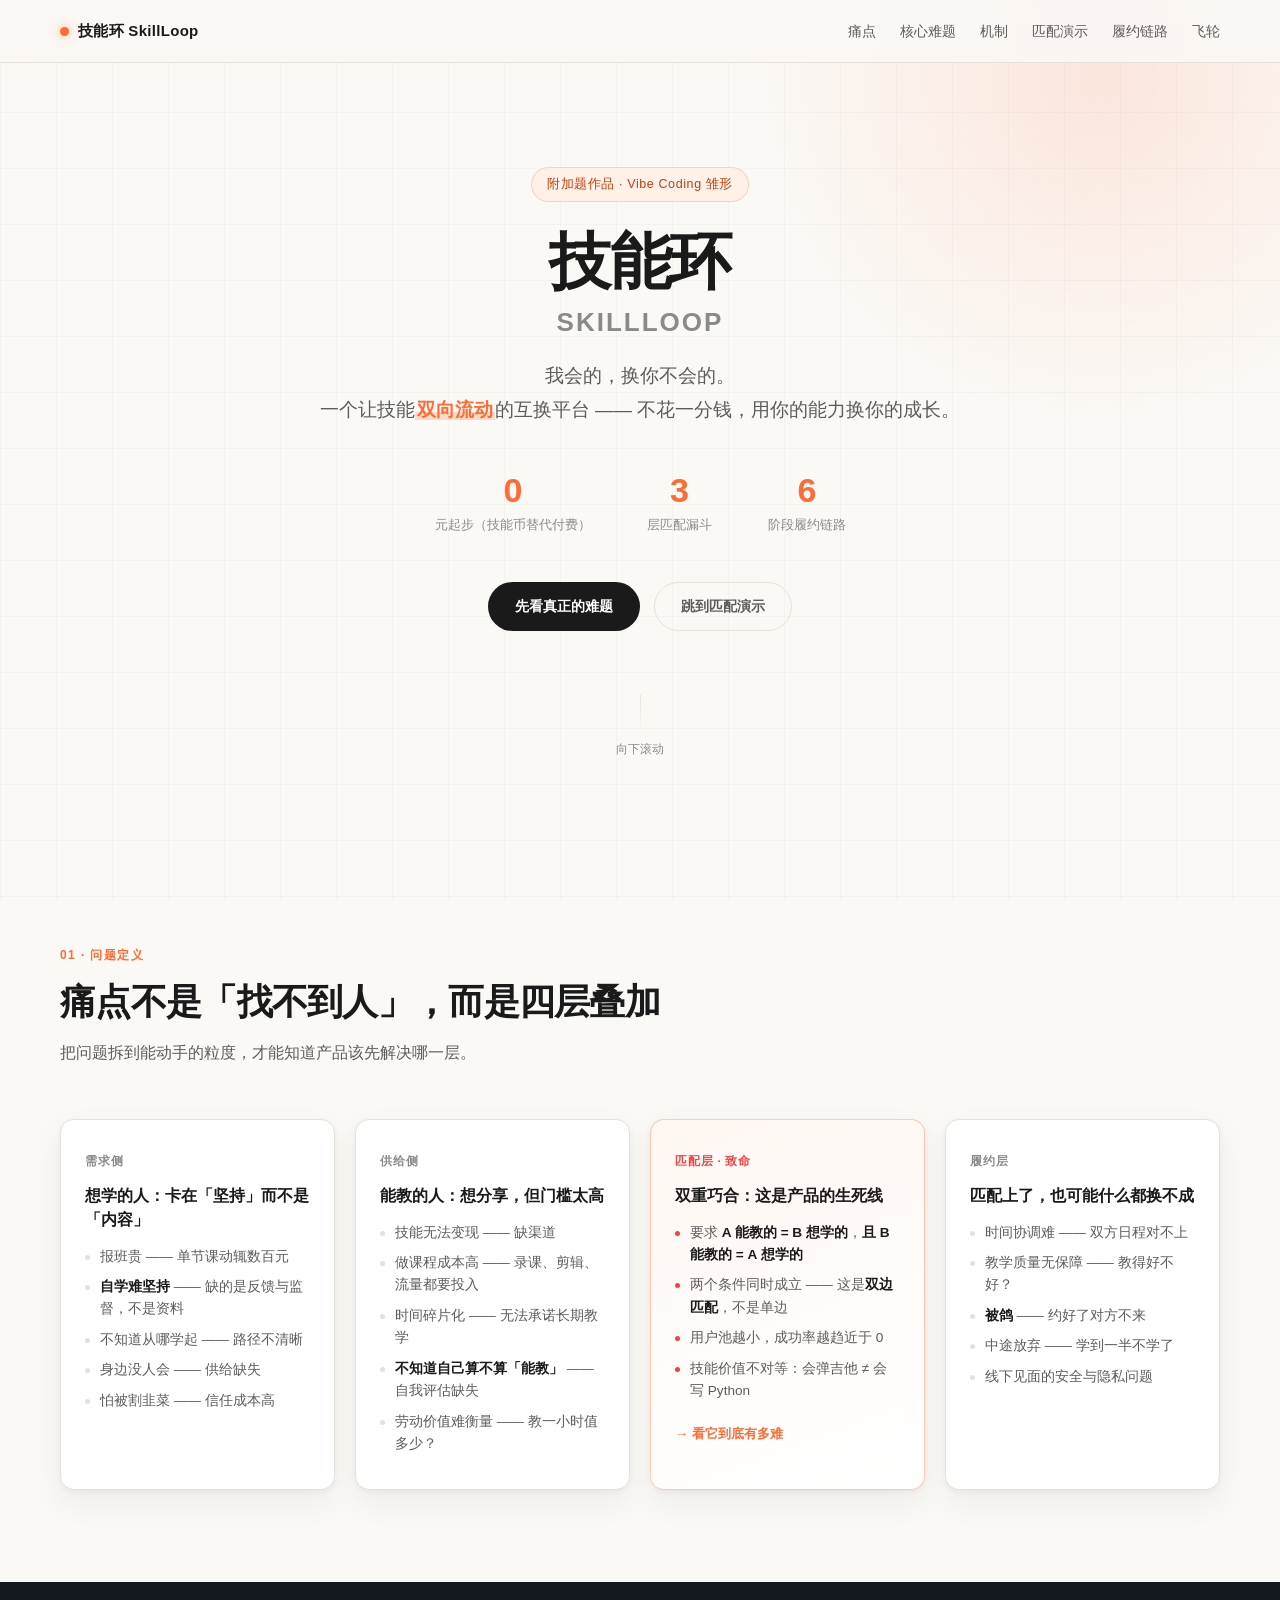
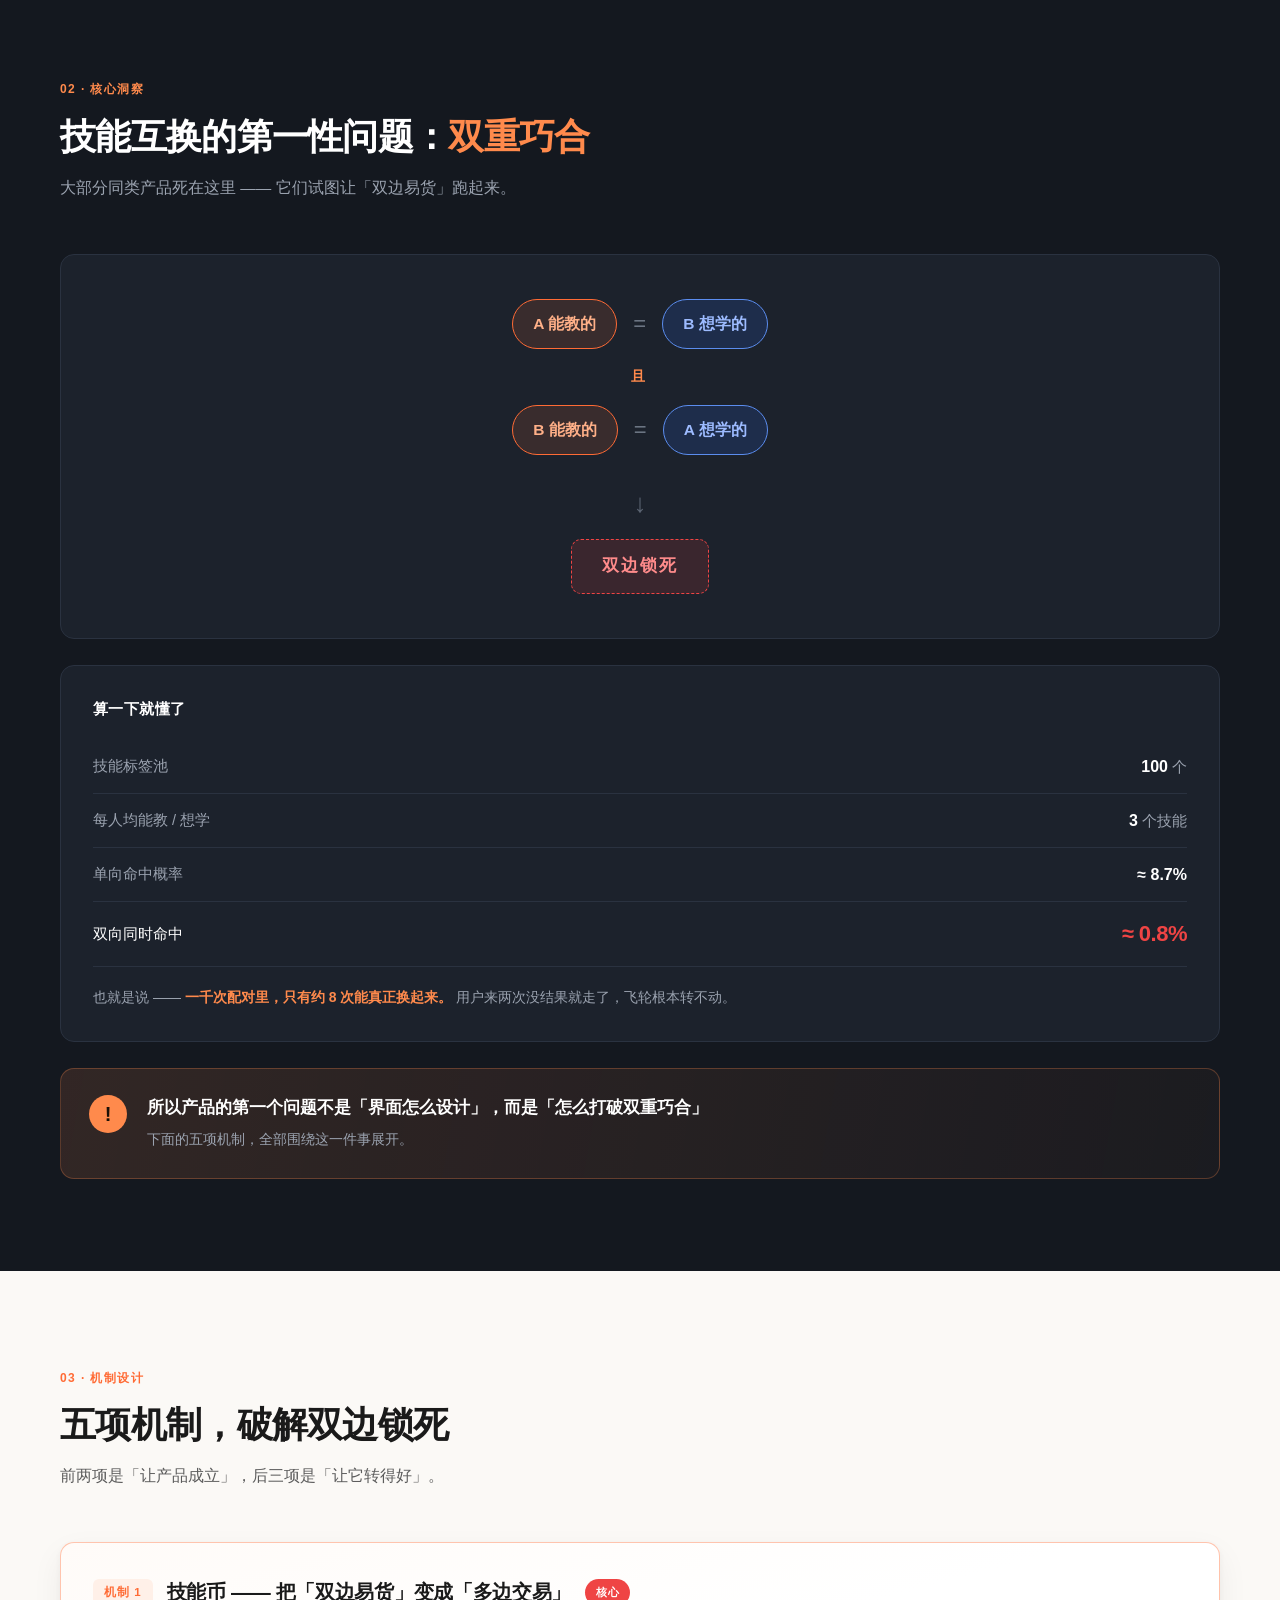
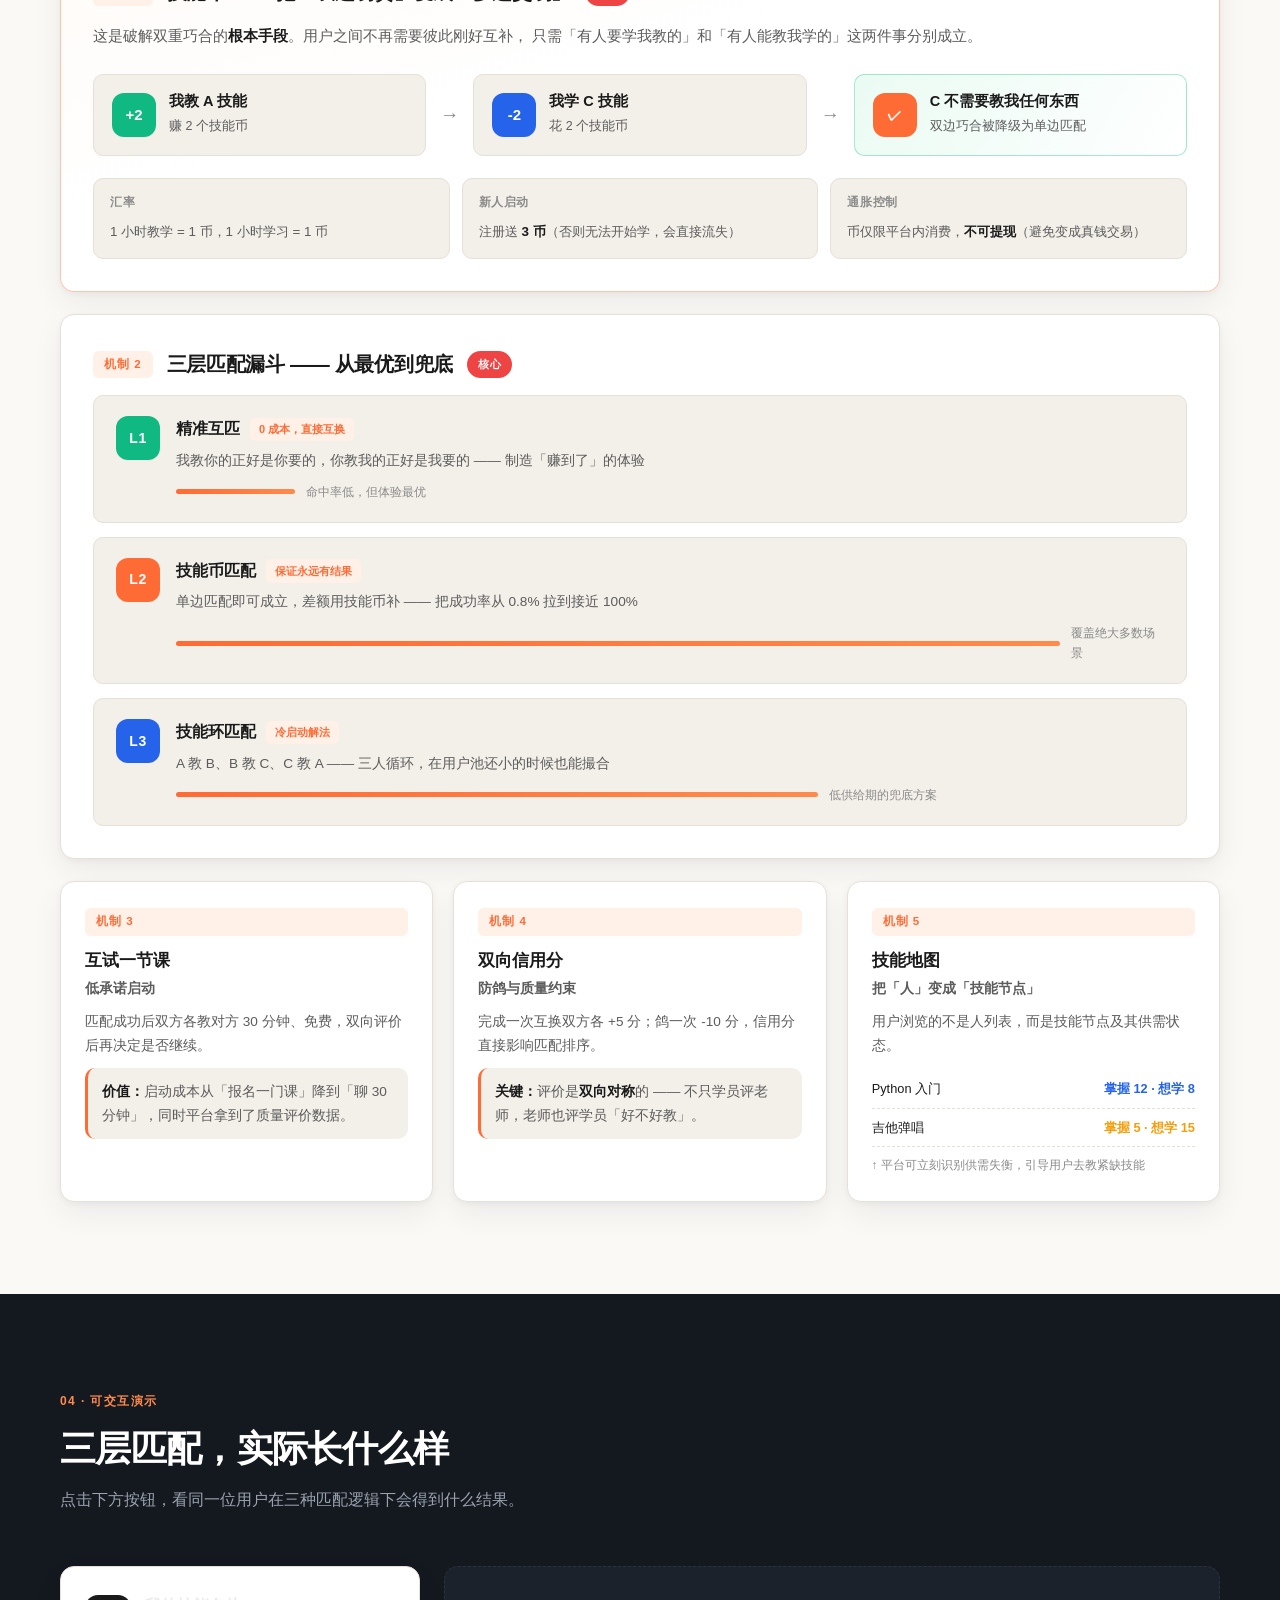
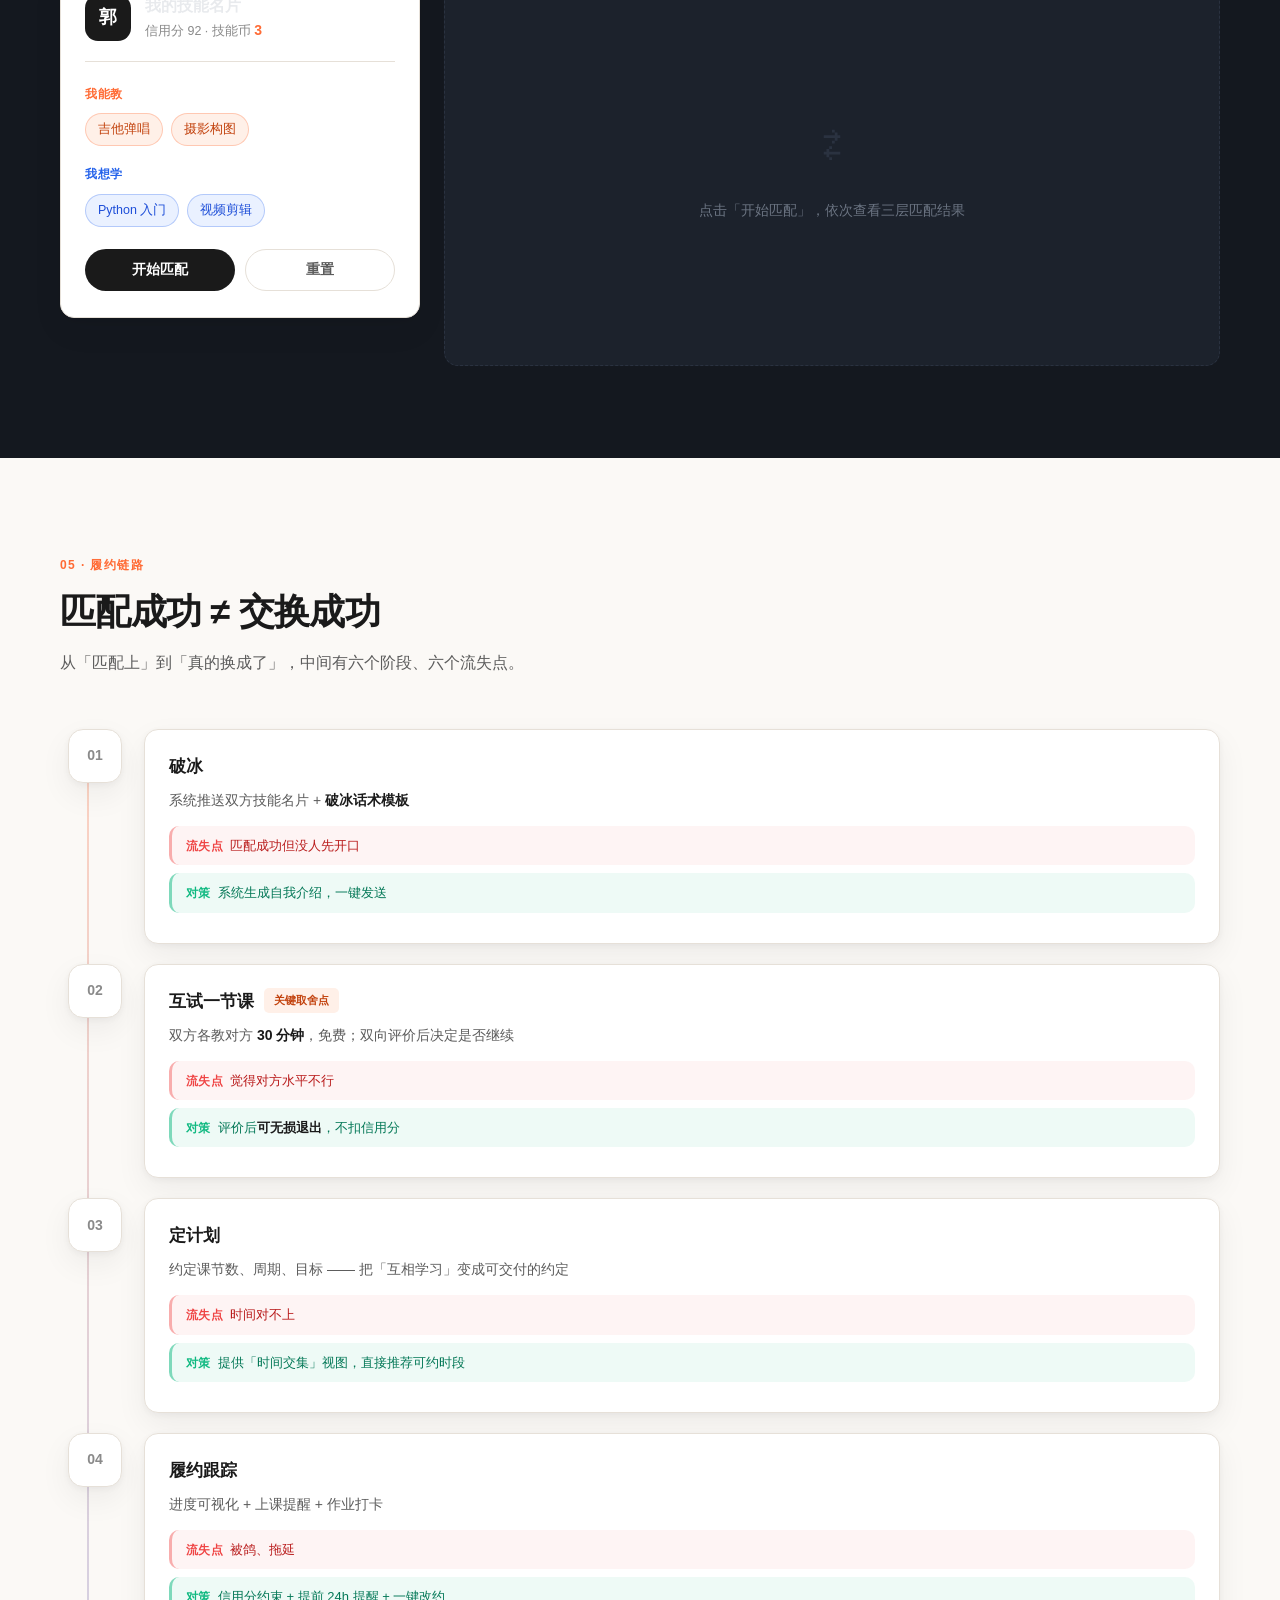
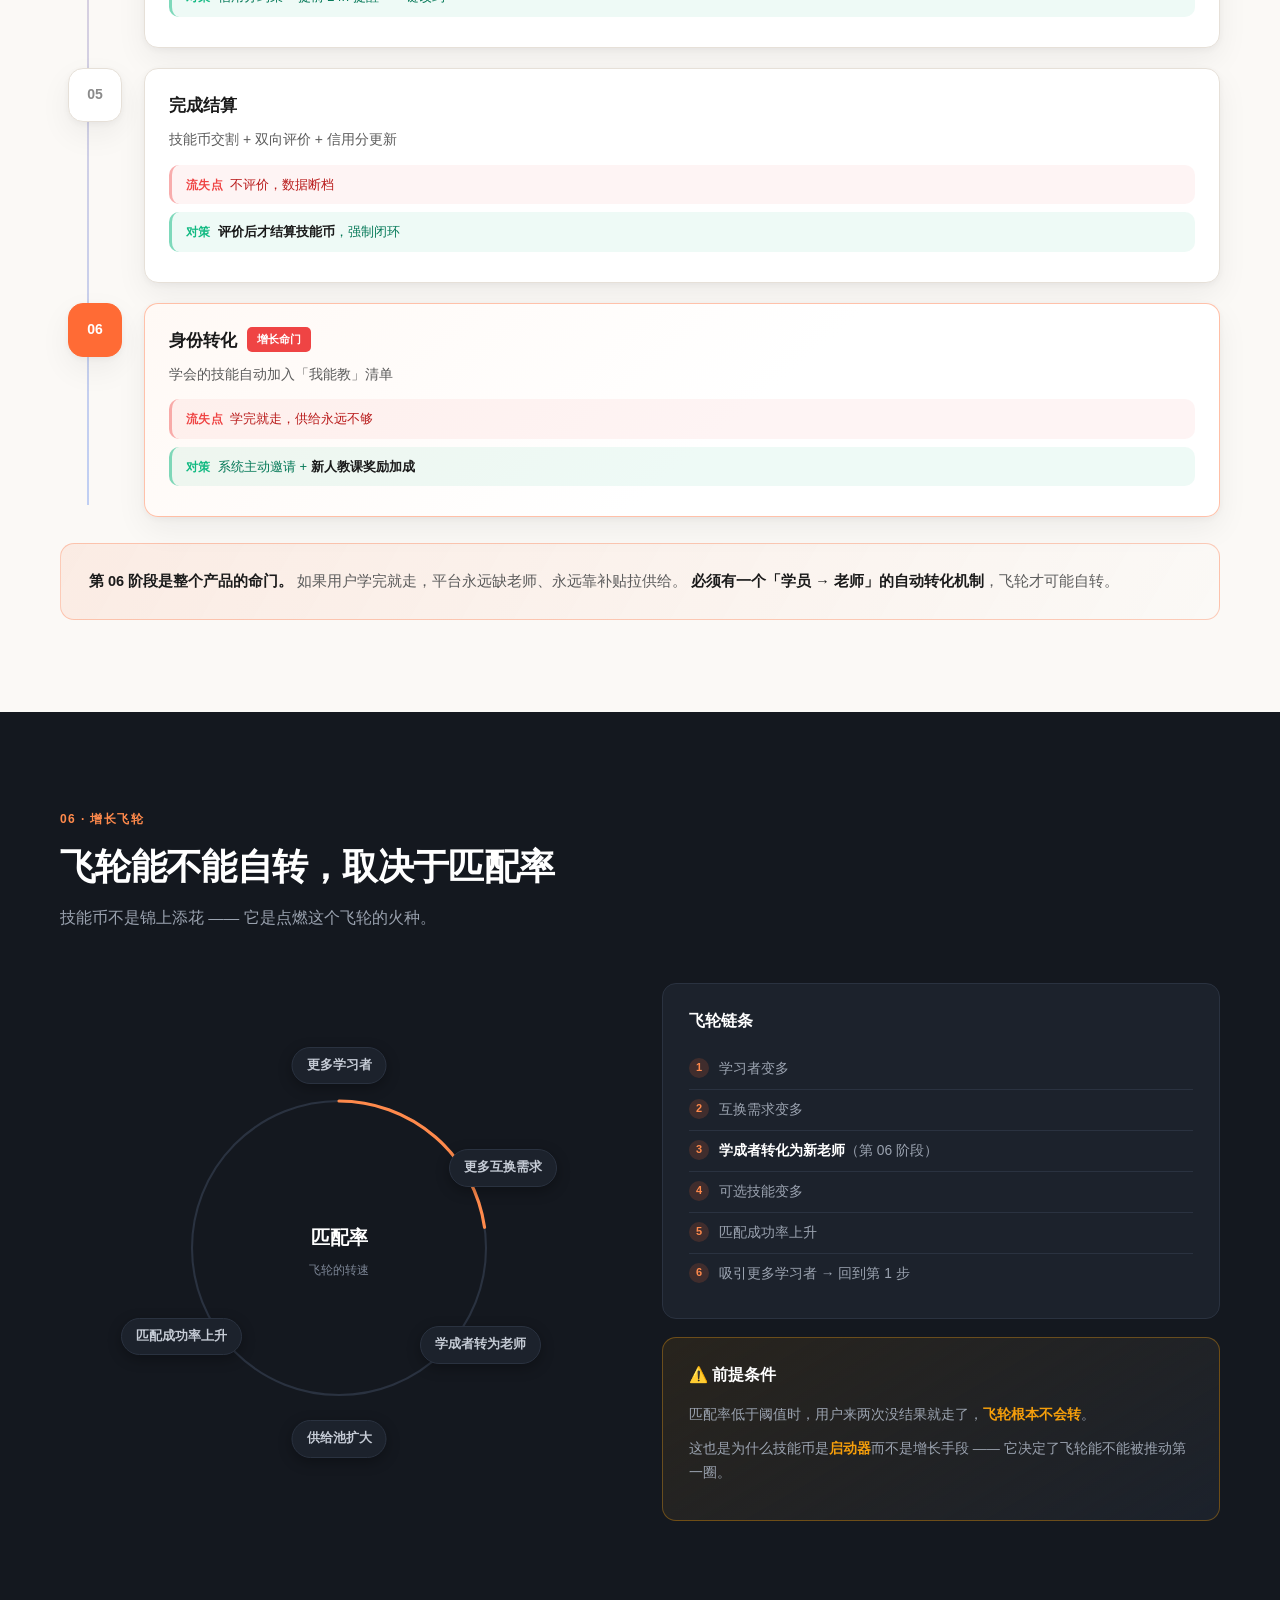
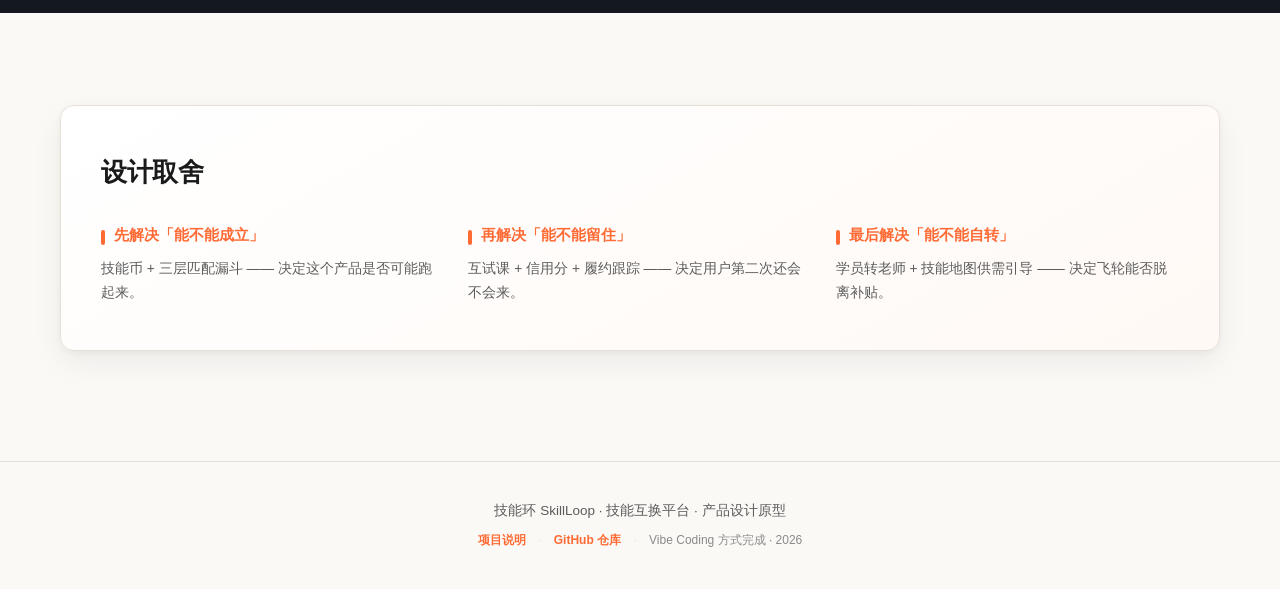
==== index.html @ 1040aa2b "Initial commit · 技能环 SkillLoop —— 技能互换平台产品设计原型 一个「技能互换平台」的产品设计原型，全部设计围绕「破解双边匹配死锁」展开。  核心洞察： - 技能互换要求" ====
<!DOCTYPE html>
<html lang="zh-CN">
<head>
<meta charset="UTF-8">
<meta name="viewport" content="width=device-width, initial-scale=1.0">
<title>技能环 SkillLoop · 技能互换平台</title>
<meta name="description" content="技能互换平台产品设计原型：用技能币破解双边匹配难题，让技能双向流动。">
<link rel="stylesheet" href="styles.css">
</head>
<body>

<div class="bg-grid"></div>
<div class="bg-glow"></div>

<!-- ============ 导航 ============ -->
<nav class="nav">
  <div class="nav-inner">
    <div class="nav-logo"><span class="dot"></span>技能环 SkillLoop</div>
    <ul class="nav-links">
      <li><a href="#pain">痛点</a></li>
      <li><a href="#insight">核心难题</a></li>
      <li><a href="#mechanism">机制</a></li>
      <li><a href="#demo">匹配演示</a></li>
      <li><a href="#flow">履约链路</a></li>
      <li><a href="#flywheel">飞轮</a></li>
    </ul>
  </div>
</nav>

<!-- ============ HERO ============ -->
<header class="hero">
  <div class="container">
    <div class="hero-badge">附加题作品 · Vibe Coding 雏形</div>
    <h1 class="hero-title">
      技能环 <span class="hero-title-en">SkillLoop</span>
    </h1>
    <p class="hero-sub">
      我会的，换你不会的。<br>
      一个让技能<span class="hl">双向流动</span>的互换平台 —— 不花一分钱，用你的能力换你的成长。
    </p>

    <div class="hero-stats">
      <div class="stat"><b>0</b><span>元起步（技能币替代付费）</span></div>
      <div class="stat"><b>3</b><span>层匹配漏斗</span></div>
      <div class="stat"><b>6</b><span>阶段履约链路</span></div>
    </div>

    <div class="hero-actions">
      <a href="#insight" class="btn btn-primary">先看真正的难题</a>
      <a href="#demo" class="btn btn-ghost">跳到匹配演示</a>
    </div>
  </div>
  <div class="scroll-hint"><span></span>向下滚动</div>
</header>

<!-- ============ 痛点分层 ============ -->
<section class="section" id="pain">
  <div class="container">
    <div class="sec-head">
      <span class="sec-tag">01 · 问题定义</span>
      <h2>痛点不是「找不到人」，而是四层叠加</h2>
      <p>把问题拆到能动手的粒度，才能知道产品该先解决哪一层。</p>
    </div>

    <div class="pain-grid">
      <div class="pain-card">
        <div class="pain-idx">需求侧</div>
        <h4>想学的人：卡在「坚持」而不是「内容」</h4>
        <ul>
          <li>报班贵 —— 单节课动辄数百元</li>
          <li><b>自学难坚持</b> —— 缺的是反馈与监督，不是资料</li>
          <li>不知道从哪学起 —— 路径不清晰</li>
          <li>身边没人会 —— 供给缺失</li>
          <li>怕被割韭菜 —— 信任成本高</li>
        </ul>
      </div>

      <div class="pain-card">
        <div class="pain-idx">供给侧</div>
        <h4>能教的人：想分享，但门槛太高</h4>
        <ul>
          <li>技能无法变现 —— 缺渠道</li>
          <li>做课程成本高 —— 录课、剪辑、流量都要投入</li>
          <li>时间碎片化 —— 无法承诺长期教学</li>
          <li><b>不知道自己算不算「能教」</b> —— 自我评估缺失</li>
          <li>劳动价值难衡量 —— 教一小时值多少？</li>
        </ul>
      </div>

      <div class="pain-card pain-card--hot">
        <div class="pain-idx">匹配层 · 致命</div>
        <h4>双重巧合：这是产品的生死线</h4>
        <ul>
          <li>要求 <b>A 能教的 = B 想学的</b>，<b>且 B 能教的 = A 想学的</b></li>
          <li>两个条件同时成立 —— 这是<b>双边匹配</b>，不是单边</li>
          <li>用户池越小，成功率越趋近于 0</li>
          <li>技能价值不对等：会弹吉他 ≠ 会写 Python</li>
        </ul>
        <a href="#insight" class="pain-link">→ 看它到底有多难</a>
      </div>

      <div class="pain-card">
        <div class="pain-idx">履约层</div>
        <h4>匹配上了，也可能什么都换不成</h4>
        <ul>
          <li>时间协调难 —— 双方日程对不上</li>
          <li>教学质量无保障 —— 教得好不好？</li>
          <li><b>被鸽</b> —— 约好了对方不来</li>
          <li>中途放弃 —— 学到一半不学了</li>
          <li>线下见面的安全与隐私问题</li>
        </ul>
      </div>
    </div>
  </div>
</section>

<!-- ============ 核心洞察 ============ -->
<section class="section section--dark" id="insight">
  <div class="container">
    <div class="sec-head">
      <span class="sec-tag">02 · 核心洞察</span>
      <h2>技能互换的第一性问题：<span class="hl-warm">双重巧合</span></h2>
      <p>大部分同类产品死在这里 —— 它们试图让「双边易货」跑起来。</p>
    </div>

    <div class="formula-box">
      <div class="formula-line">
        <span class="f-tag f-tag--teach">A 能教的</span>
        <span class="f-eq">=</span>
        <span class="f-tag f-tag--learn">B 想学的</span>
      </div>
      <div class="formula-and">且</div>
      <div class="formula-line">
        <span class="f-tag f-tag--teach">B 能教的</span>
        <span class="f-eq">=</span>
        <span class="f-tag f-tag--learn">A 想学的</span>
      </div>
      <div class="formula-result">
        <span class="f-arrow">↓</span>
        <div class="f-lock">双边锁死</div>
      </div>
    </div>

    <div class="calc-box">
      <h4>算一下就懂了</h4>
      <table class="calc-table">
        <tr><td>技能标签池</td><td><b>100</b> 个</td></tr>
        <tr><td>每人均能教 / 想学</td><td><b>3</b> 个技能</td></tr>
        <tr><td>单向命中概率</td><td><b>≈ 8.7%</b></td></tr>
        <tr class="calc-hot"><td>双向同时命中</td><td><b>≈ 0.8%</b></td></tr>
      </table>
      <p class="calc-note">
        也就是说 —— <b>一千次配对里，只有约 8 次能真正换起来。</b>
        用户来两次没结果就走了，飞轮根本转不动。
      </p>
    </div>

    <div class="insight-conclusion">
      <div class="ic-icon">!</div>
      <div>
        <h4>所以产品的第一个问题不是「界面怎么设计」，而是「怎么打破双重巧合」</h4>
        <p>下面的五项机制，全部围绕这一件事展开。</p>
      </div>
    </div>
  </div>
</section>

<!-- ============ 五项机制 ============ -->
<section class="section" id="mechanism">
  <div class="container">
    <div class="sec-head">
      <span class="sec-tag">03 · 机制设计</span>
      <h2>五项机制，破解双边锁死</h2>
      <p>前两项是「让产品成立」，后三项是「让它转得好」。</p>
    </div>

    <!-- 机制 1 -->
    <div class="mech mech--hero">
      <div class="mech-head">
        <span class="mech-no">机制 1</span>
        <h3>技能币 —— 把「双边易货」变成「多边交易」</h3>
        <span class="mech-key">核心</span>
      </div>
      <p class="mech-desc">
        这是破解双重巧合的<strong>根本手段</strong>。用户之间不再需要彼此刚好互补，
        只需「有人要学我教的」和「有人能教我学的」这两件事分别成立。
      </p>

      <div class="coin-flow">
        <div class="coin-step">
          <div class="cs-icon cs-icon--earn">+2</div>
          <div class="cs-text"><b>我教 A 技能</b><span>赚 2 个技能币</span></div>
        </div>
        <div class="coin-arrow">→</div>
        <div class="coin-step">
          <div class="cs-icon cs-icon--spend">-2</div>
          <div class="cs-text"><b>我学 C 技能</b><span>花 2 个技能币</span></div>
        </div>
        <div class="coin-arrow">→</div>
        <div class="coin-step coin-step--win">
          <div class="cs-icon cs-icon--win">✓</div>
          <div class="cs-text"><b>C 不需要教我任何东西</b><span>双边巧合被降级为单边匹配</span></div>
        </div>
      </div>

      <div class="coin-tabs">
        <div class="ct-item"><span class="ct-k">汇率</span><span class="ct-v">1 小时教学 = 1 币，1 小时学习 = 1 币</span></div>
        <div class="ct-item"><span class="ct-k">新人启动</span><span class="ct-v">注册送 <b>3 币</b>（否则无法开始学，会直接流失）</span></div>
        <div class="ct-item"><span class="ct-k">通胀控制</span><span class="ct-v">币仅限平台内消费，<b>不可提现</b>（避免变成真钱交易）</span></div>
      </div>
    </div>

    <!-- 机制 2 -->
    <div class="mech">
      <div class="mech-head">
        <span class="mech-no">机制 2</span>
        <h3>三层匹配漏斗 —— 从最优到兜底</h3>
        <span class="mech-key">核心</span>
      </div>
      <div class="funnel">
        <div class="funnel-row">
          <div class="funnel-lv lv1">L1</div>
          <div class="funnel-body">
            <h5>精准互匹 <span class="funnel-tag">0 成本，直接互换</span></h5>
            <p>我教你的正好是你要的，你教我的正好是我要的 —— 制造「赚到了」的体验</p>
            <div class="funnel-rate"><i style="width:12%"></i><span>命中率低，但体验最优</span></div>
          </div>
        </div>
        <div class="funnel-row">
          <div class="funnel-lv lv2">L2</div>
          <div class="funnel-body">
            <h5>技能币匹配 <span class="funnel-tag">保证永远有结果</span></h5>
            <p>单边匹配即可成立，差额用技能币补 —— 把成功率从 0.8% 拉到接近 100%</p>
            <div class="funnel-rate"><i style="width:92%"></i><span>覆盖绝大多数场景</span></div>
          </div>
        </div>
        <div class="funnel-row">
          <div class="funnel-lv lv3">L3</div>
          <div class="funnel-body">
            <h5>技能环匹配 <span class="funnel-tag">冷启动解法</span></h5>
            <p>A 教 B、B 教 C、C 教 A —— 三人循环，在用户池还小的时候也能撮合</p>
            <div class="funnel-rate"><i style="width:65%"></i><span>低供给期的兜底方案</span></div>
          </div>
        </div>
      </div>
    </div>

    <!-- 机制 3-5 -->
    <div class="mech-grid">
      <div class="mech-sm">
        <div class="mech-no">机制 3</div>
        <h4>互试一节课</h4>
        <p class="mech-sm-sub">低承诺启动</p>
        <p>匹配成功后双方各教对方 30 分钟、免费，双向评价后再决定是否继续。</p>
        <p class="mech-sm-val">
          <b>价值：</b>启动成本从「报名一门课」降到「聊 30 分钟」，同时平台拿到了质量评价数据。
        </p>
      </div>
      <div class="mech-sm">
        <div class="mech-no">机制 4</div>
        <h4>双向信用分</h4>
        <p class="mech-sm-sub">防鸽与质量约束</p>
        <p>完成一次互换双方各 +5 分；鸽一次 -10 分，信用分直接影响匹配排序。</p>
        <p class="mech-sm-val">
          <b>关键：</b>评价是<b>双向对称</b>的 —— 不只学员评老师，老师也评学员「好不好教」。
        </p>
      </div>
      <div class="mech-sm">
        <div class="mech-no">机制 5</div>
        <h4>技能地图</h4>
        <p class="mech-sm-sub">把「人」变成「技能节点」</p>
        <p>用户浏览的不是人列表，而是技能节点及其供需状态。</p>
        <div class="supply-demo">
          <div class="sd-row"><span>Python 入门</span><b class="sd-ok">掌握 12 · 想学 8</b></div>
          <div class="sd-row"><span>吉他弹唱</span><b class="sd-warn">掌握 5 · 想学 15</b></div>
          <div class="sd-note">↑ 平台可立刻识别供需失衡，引导用户去教紧缺技能</div>
        </div>
      </div>
    </div>
  </div>
</section>

<!-- ============ 匹配演示（交互） ============ -->
<section class="section section--dark" id="demo">
  <div class="container">
    <div class="sec-head">
      <span class="sec-tag">04 · 可交互演示</span>
      <h2>三层匹配，实际长什么样</h2>
      <p>点击下方按钮，看同一位用户在三种匹配逻辑下会得到什么结果。</p>
    </div>

    <div class="demo-wrap">
      <!-- 我的名片 -->
      <div class="card-me">
        <div class="cm-head">
          <div class="cm-avatar">郭</div>
          <div>
            <h4>我的技能名片</h4>
            <p class="cm-meta">信用分 92 · 技能币 <b id="coinNum">3</b></p>
          </div>
        </div>
        <div class="cm-block">
          <div class="cm-label cm-label--teach">我能教</div>
          <div class="tags">
            <span class="tag tag--teach">吉他弹唱</span>
            <span class="tag tag--teach">摄影构图</span>
          </div>
        </div>
        <div class="cm-block">
          <div class="cm-label cm-label--learn">我想学</div>
          <div class="tags">
            <span class="tag tag--learn">Python 入门</span>
            <span class="tag tag--learn">视频剪辑</span>
          </div>
        </div>
        <div class="cm-actions">
          <button class="btn btn-primary" id="btnMatch">开始匹配</button>
          <button class="btn btn-ghost" id="btnReset">重置</button>
        </div>
      </div>

      <!-- 匹配结果 -->
      <div class="match-panel">
        <div class="mp-empty" id="mpEmpty">
          <div class="mp-empty-icon">⇄</div>
          <p>点击「开始匹配」，依次查看三层匹配结果</p>
        </div>

        <!-- L1 -->
        <div class="mp-result" id="mpL1" data-lv="1">
          <div class="mp-head">
            <span class="mp-lv mp-lv--1">L1</span>
            <h4>精准互匹</h4>
            <span class="mp-badge mp-badge--best">体验最优</span>
          </div>
          <div class="mp-user">
            <div class="mp-avatar">林</div>
            <div class="mp-info">
              <b>林小满</b> <span class="mp-credit">信用 88</span>
              <p>能教：<span class="tag tag--learn">Python 入门</span> · 想学：<span class="tag tag--teach">吉他弹唱</span></p>
            </div>
          </div>
          <div class="mp-detail">
            <div class="mpd-row"><span>匹配方式</span><b>双向完全吻合，无需技能币</b></div>
            <div class="mpd-row"><span>下一步</span><b>互试一节课（各 30 分钟，免费）</b></div>
            <div class="mpd-row"><span>预计耗时</span><b>本周内可完成首次互换</b></div>
          </div>
          <div class="mp-note mp-note--warn">
            但要注意：L1 的命中率只有 <b>约 0.8%</b>。如果只做这一层，绝大多数用户永远匹配不到人。
          </div>
        </div>

        <!-- L2 -->
        <div class="mp-result" id="mpL2" data-lv="2">
          <div class="mp-head">
            <span class="mp-lv mp-lv--2">L2</span>
            <h4>技能币匹配</h4>
            <span class="mp-badge mp-badge--main">主力路径</span>
          </div>
          <div class="mp-user">
            <div class="mp-avatar">陈</div>
            <div class="mp-info">
              <b>陈一舟</b> <span class="mp-credit">信用 95</span>
              <p>能教：<span class="tag tag--learn">Python 入门</span> · 想学：<span class="tag tag--teach">商业摄影</span></p>
            </div>
          </div>
          <div class="mp-detail">
            <div class="mpd-row"><span>匹配方式</span><b>单向命中 —— 他能教我 Python</b></div>
            <div class="mpd-row"><span>结算</span><b>支付 2 个技能币（当前余额 3）</b></div>
            <div class="mpd-row"><span>他的收益</span><b>赚 2 币，可拿去学「商业摄影」</b></div>
          </div>
          <div class="mp-note mp-note--good">
            <b>这就是技能币的意义：</b>他不需要教我任何东西，我也不需要会摄影 —— 双边巧合被拆开了。
          </div>
        </div>

        <!-- L3 -->
        <div class="mp-result" id="mpL3" data-lv="3">
          <div class="mp-head">
            <span class="mp-lv mp-lv--3">L3</span>
            <h4>技能环匹配</h4>
            <span class="mp-badge mp-badge--cold">冷启动解法</span>
          </div>
          <div class="mp-ring">
            <div class="ring-node">
              <div class="rn-avatar">我</div>
              <span>教 吉他</span>
            </div>
            <div class="ring-arrow">→</div>
            <div class="ring-node">
              <div class="rn-avatar">B</div>
              <span>教 剪辑</span>
            </div>
            <div class="ring-arrow">→</div>
            <div class="ring-node">
              <div class="rn-avatar">C</div>
              <span>教 Python</span>
            </div>
            <div class="ring-arrow ring-arrow--back">↺</div>
          </div>
          <div class="mp-detail">
            <div class="mpd-row"><span>环路</span><b>我教 C 吉他 → C 教 B Python → B 教我剪辑</b></div>
            <div class="mpd-row"><span>适用场景</span><b>平台早期、用户池小、技能分布稀疏时</b></div>
            <div class="mpd-row"><span>结算</span><b>环内按 1:1 时长对冲，不产生币差</b></div>
          </div>
          <div class="mp-note">
            三人及以上成环，把「两两互补」放宽成「整体互补」—— 在冷启动期显著提升撮合率。
          </div>
        </div>
      </div>
    </div>
  </div>
</section>

<!-- ============ 履约链路 ============ -->
<section class="section" id="flow">
  <div class="container">
    <div class="sec-head">
      <span class="sec-tag">05 · 履约链路</span>
      <h2>匹配成功 ≠ 交换成功</h2>
      <p>从「匹配上」到「真的换成了」，中间有六个阶段、六个流失点。</p>
    </div>

    <div class="timeline">
      <div class="tl-item">
        <div class="tl-no">01</div>
        <div class="tl-body">
          <h4>破冰</h4>
          <p class="tl-do">系统推送双方技能名片 + <b>破冰话术模板</b></p>
          <div class="tl-risk"><span class="tl-risk-k">流失点</span>匹配成功但没人先开口</div>
          <div class="tl-fix"><span class="tl-fix-k">对策</span>系统生成自我介绍，一键发送</div>
        </div>
      </div>

      <div class="tl-item">
        <div class="tl-no">02</div>
        <div class="tl-body">
          <h4>互试一节课 <span class="tl-star">关键取舍点</span></h4>
          <p class="tl-do">双方各教对方 <b>30 分钟</b>，免费；双向评价后决定是否继续</p>
          <div class="tl-risk"><span class="tl-risk-k">流失点</span>觉得对方水平不行</div>
          <div class="tl-fix"><span class="tl-fix-k">对策</span>评价后<b>可无损退出</b>，不扣信用分</div>
        </div>
      </div>

      <div class="tl-item">
        <div class="tl-no">03</div>
        <div class="tl-body">
          <h4>定计划</h4>
          <p class="tl-do">约定课节数、周期、目标 —— 把「互相学习」变成可交付的约定</p>
          <div class="tl-risk"><span class="tl-risk-k">流失点</span>时间对不上</div>
          <div class="tl-fix"><span class="tl-fix-k">对策</span>提供「时间交集」视图，直接推荐可约时段</div>
        </div>
      </div>

      <div class="tl-item">
        <div class="tl-no">04</div>
        <div class="tl-body">
          <h4>履约跟踪</h4>
          <p class="tl-do">进度可视化 + 上课提醒 + 作业打卡</p>
          <div class="tl-risk"><span class="tl-risk-k">流失点</span>被鸽、拖延</div>
          <div class="tl-fix"><span class="tl-fix-k">对策</span>信用分约束 + 提前 24h 提醒 + 一键改约</div>
        </div>
      </div>

      <div class="tl-item">
        <div class="tl-no">05</div>
        <div class="tl-body">
          <h4>完成结算</h4>
          <p class="tl-do">技能币交割 + 双向评价 + 信用分更新</p>
          <div class="tl-risk"><span class="tl-risk-k">流失点</span>不评价，数据断档</div>
          <div class="tl-fix"><span class="tl-fix-k">对策</span><b>评价后才结算技能币</b>，强制闭环</div>
        </div>
      </div>

      <div class="tl-item tl-item--key">
        <div class="tl-no">06</div>
        <div class="tl-body">
          <h4>身份转化 <span class="tl-star tl-star--key">增长命门</span></h4>
          <p class="tl-do">学会的技能自动加入「我能教」清单</p>
          <div class="tl-risk"><span class="tl-risk-k">流失点</span>学完就走，供给永远不够</div>
          <div class="tl-fix"><span class="tl-fix-k">对策</span>系统主动邀请 + <b>新人教课奖励加成</b></div>
        </div>
      </div>
    </div>

    <div class="flow-warn">
      <b>第 06 阶段是整个产品的命门。</b>
      如果用户学完就走，平台永远缺老师、永远靠补贴拉供给。
      <b>必须有一个「学员 → 老师」的自动转化机制</b>，飞轮才可能自转。
    </div>
  </div>
</section>

<!-- ============ 增长飞轮 ============ -->
<section class="section section--dark" id="flywheel">
  <div class="container">
    <div class="sec-head">
      <span class="sec-tag">06 · 增长飞轮</span>
      <h2>飞轮能不能自转，取决于匹配率</h2>
      <p>技能币不是锦上添花 —— 它是点燃这个飞轮的火种。</p>
    </div>

    <div class="fw-wrap">
      <div class="fw-svg">
        <svg viewBox="0 0 400 400" class="fw-svg-el">
          <defs>
            <marker id="arw" markerWidth="8" markerHeight="8" refX="6" refY="3" orient="auto">
              <path d="M0,0 L6,3 L0,6 Z" fill="#FF8A4C"/>
            </marker>
          </defs>
          <circle cx="200" cy="200" r="140" class="fw-track"/>
          <circle cx="200" cy="200" r="140" class="fw-dash" marker-end="url(#arw)"/>
        </svg>
        <div class="fw-hub">
          <b>匹配率</b>
          <span>飞轮的转速</span>
        </div>
        <div class="fw-node fw-n1">更多学习者</div>
        <div class="fw-node fw-n2">更多互换需求</div>
        <div class="fw-node fw-n3">学成者转为老师</div>
        <div class="fw-node fw-n4">供给池扩大</div>
        <div class="fw-node fw-n5">匹配成功率上升</div>
      </div>

      <div class="fw-side">
        <div class="fw-card">
          <h4>飞轮链条</h4>
          <ol class="fw-list">
            <li>学习者变多</li>
            <li>互换需求变多</li>
            <li><b>学成者转化为新老师</b>（第 06 阶段）</li>
            <li>可选技能变多</li>
            <li>匹配成功率上升</li>
            <li>吸引更多学习者 → 回到第 1 步</li>
          </ol>
        </div>
        <div class="fw-card fw-card--warn">
          <h4>⚠️ 前提条件</h4>
          <p>匹配率低于阈值时，用户来两次没结果就走了，<b>飞轮根本不会转</b>。</p>
          <p>这也是为什么技能币是<b>启动器</b>而不是增长手段 —— 它决定了飞轮能不能被推动第一圈。</p>
        </div>
      </div>
    </div>
  </div>
</section>

<!-- ============ 收尾 ============ -->
<section class="section section--end">
  <div class="container">
    <div class="end-box">
      <h2>设计取舍</h2>
      <div class="end-grid">
        <div class="end-item">
          <h4>先解决「能不能成立」</h4>
          <p>技能币 + 三层匹配漏斗 —— 决定这个产品是否可能跑起来。</p>
        </div>
        <div class="end-item">
          <h4>再解决「能不能留住」</h4>
          <p>互试课 + 信用分 + 履约跟踪 —— 决定用户第二次还会不会来。</p>
        </div>
        <div class="end-item">
          <h4>最后解决「能不能自转」</h4>
          <p>学员转老师 + 技能地图供需引导 —— 决定飞轮能否脱离补贴。</p>
        </div>
      </div>
    </div>
  </div>
</section>

<footer class="footer">
  <div class="container">
    <p>技能环 SkillLoop · 技能互换平台 · 产品设计原型</p>
    <p class="footer-sub">
      <a href="about.html">项目说明</a>
      <span class="sep">·</span>
      <a href="https://github.com/GZY126/MT" target="_blank" rel="noopener">GitHub 仓库</a>
      <span class="sep">·</span>
      Vibe Coding 方式完成 · 2026
    </p>
  </div>
</footer>

<script src="app.js"></script>
</body>
</html>
---- styles.css ----
/* =========================================================
   技能环 SkillLoop · 技能互换平台原型
   配色语义：橙 = 我能教（输出）  |  蓝 = 我想学（输入）
   ========================================================= */

:root{
  --bg:#FBF9F6;
  --bg-soft:#F3EFE9;
  --dark:#14181F;
  --dark-soft:#1C222C;
  --txt:#1A1A1A;
  --txt2:#5C5C5C;
  --txt3:#8A8A8A;
  --line:#E6E0D8;
  --line-dark:#2A3240;

  --teach:#FF6B35;       /* 我能教 */
  --teach-soft:#FFF0E8;
  --learn:#2563EB;       /* 我想学 */
  --learn-soft:#EAF1FF;

  --acc:#FF8A4C;
  --ok:#10B981;
  --warn:#F59E0B;
  --hot:#EF4444;

  --r:14px;
  --r-sm:10px;
  --shadow:0 2px 8px rgba(20,24,31,.05), 0 12px 32px rgba(20,24,31,.06);
  --shadow-lg:0 8px 24px rgba(20,24,31,.09), 0 24px 64px rgba(20,24,31,.10);
}

*{margin:0;padding:0;box-sizing:border-box}

html{scroll-behavior:smooth}

body{
  font-family:-apple-system,BlinkMacSystemFont,"Segoe UI","PingFang SC",
    "Hiragino Sans GB","Microsoft YaHei",sans-serif;
  background:var(--bg);color:var(--txt);line-height:1.7;
  -webkit-font-smoothing:antialiased;overflow-x:hidden;
}

b,strong{font-weight:600;color:var(--txt)}

/* ---------- 背景装饰 ---------- */
.bg-grid{
  position:fixed;inset:0;z-index:0;pointer-events:none;
  background-image:linear-gradient(rgba(20,24,31,.028) 1px,transparent 1px),
    linear-gradient(90deg,rgba(20,24,31,.028) 1px,transparent 1px);
  background-size:56px 56px;
}
.bg-glow{
  position:fixed;top:-280px;right:-180px;width:720px;height:720px;z-index:0;
  pointer-events:none;border-radius:50%;
  background:radial-gradient(circle,rgba(255,107,53,.13),transparent 68%);
}
.container{width:min(1160px,92vw);margin:0 auto;position:relative;z-index:2}

/* ---------- 导航 ---------- */
.nav{
  position:sticky;top:0;z-index:50;
  backdrop-filter:blur(14px);background:rgba(251,249,246,.86);
  border-bottom:1px solid var(--line);
}
.nav-inner{
  width:min(1160px,92vw);margin:0 auto;height:62px;
  display:flex;align-items:center;justify-content:space-between;
}
.nav-logo{font-weight:700;font-size:15px;display:flex;align-items:center;gap:9px;
  letter-spacing:.3px}
.nav-logo .dot{
  width:9px;height:9px;border-radius:50%;background:var(--teach);
  box-shadow:0 0 12px rgba(255,107,53,.6);animation:pulse 2.4s infinite;
}
@keyframes pulse{0%,100%{opacity:1}50%{opacity:.35}}
.nav-links{display:flex;list-style:none;gap:24px;flex-wrap:wrap}
.nav-links a{
  color:var(--txt2);text-decoration:none;font-size:13.5px;
  transition:color .2s;position:relative;
}
.nav-links a:hover{color:var(--teach)}

/* ---------- HERO ---------- */
.hero{
  position:relative;z-index:2;padding:104px 0 88px;text-align:center;
}
.hero-badge{
  display:inline-block;padding:6px 15px;border-radius:100px;
  background:var(--teach-soft);color:#C2410C;
  font-size:12.5px;letter-spacing:.6px;margin-bottom:26px;
  border:1px solid rgba(255,107,53,.25);
}
.hero-title{
  font-size:clamp(38px,6.2vw,62px);font-weight:800;letter-spacing:-1.5px;
  line-height:1.1;margin-bottom:22px;
}
.hero-title-en{
  display:block;font-size:.42em;font-weight:600;letter-spacing:2px;
  color:var(--txt3);margin-top:12px;text-transform:uppercase;
}
.hero-sub{font-size:clamp(15px,1.9vw,18.5px);color:var(--txt2);
  max-width:660px;margin:0 auto 42px;line-height:1.85}
.hl{
  color:var(--teach);font-weight:600;
  background:linear-gradient(transparent 62%,rgba(255,107,53,.22) 62%);
  padding:0 2px;
}
.hero-stats{
  display:flex;justify-content:center;gap:56px;flex-wrap:wrap;margin-bottom:44px;
}
.stat{text-align:center}
.stat b{display:block;font-size:34px;font-weight:800;color:var(--teach);
  letter-spacing:-1px;line-height:1.2}
.stat span{font-size:12.5px;color:var(--txt3)}
.hero-actions{display:flex;gap:14px;justify-content:center;flex-wrap:wrap}

.btn{
  display:inline-block;padding:12px 26px;border-radius:100px;
  font-size:14px;font-weight:600;text-decoration:none;cursor:pointer;
  border:1px solid transparent;transition:all .22s;font-family:inherit;
}
.btn-primary{background:var(--txt);color:#fff}
.btn-primary:hover{background:var(--teach);transform:translateY(-2px);
  box-shadow:0 8px 22px rgba(255,107,53,.32)}
.btn-ghost{background:transparent;color:var(--txt2);border-color:var(--line)}
.btn-ghost:hover{border-color:var(--txt);color:var(--txt)}

.scroll-hint{
  margin-top:64px;font-size:12px;color:var(--txt3);
  display:flex;flex-direction:column;align-items:center;gap:8px;
}
.scroll-hint span{
  width:1px;height:36px;background:linear-gradient(var(--line),transparent);
}

/* ---------- 区块通用 ---------- */
.section{padding:92px 0;position:relative;z-index:2}
.section--dark{
  background:var(--dark);color:#E8EAED;
}
.section--dark .sec-head h2{color:#fff}
.section--dark .sec-head p{color:#9BA3B0}
.section--dark b,.section--dark strong{color:#fff}
.section--end{padding-bottom:110px}

.sec-head{max-width:760px;margin-bottom:52px}
.sec-tag{
  display:inline-block;font-size:12px;letter-spacing:1.4px;
  color:var(--teach);font-weight:700;margin-bottom:14px;text-transform:uppercase;
}
.sec-head h2{
  font-size:clamp(25px,3.4vw,36px);font-weight:800;letter-spacing:-.7px;
  line-height:1.28;margin-bottom:14px;
}
.sec-head p{font-size:15.5px;color:var(--txt2);line-height:1.8}
.section--dark .sec-tag{color:var(--acc)}

/* ---------- 痛点卡片 ---------- */
.pain-grid{
  display:grid;grid-template-columns:repeat(auto-fit,minmax(255px,1fr));gap:20px;
}
.pain-card{
  background:#fff;border:1px solid var(--line);border-radius:var(--r);
  padding:26px 24px;box-shadow:var(--shadow);transition:all .24s;
}
.pain-card:hover{transform:translateY(-3px);box-shadow:var(--shadow-lg)}
.pain-idx{
  display:inline-block;font-size:11.5px;font-weight:700;letter-spacing:.8px;
  color:var(--txt3);margin-bottom:12px;text-transform:uppercase;
}
.pain-card h4{font-size:16px;font-weight:700;margin-bottom:14px;line-height:1.5}
.pain-card ul{list-style:none;font-size:13.6px;color:var(--txt2)}
.pain-card li{padding-left:15px;position:relative;margin-bottom:8px;line-height:1.65}
.pain-card li::before{
  content:'';position:absolute;left:0;top:9px;width:5px;height:5px;
  border-radius:50%;background:var(--line);
}
.pain-card--hot{
  background:linear-gradient(160deg,#FFF7F2,#fff);
  border-color:rgba(255,107,53,.35);
}
.pain-card--hot .pain-idx{color:var(--hot)}
.pain-card--hot li::before{background:var(--hot)}
.pain-link{
  display:inline-block;margin-top:12px;font-size:13px;font-weight:600;
  color:var(--teach);text-decoration:none;
}
.pain-link:hover{text-decoration:underline}

/* ---------- 双重巧合公式 ---------- */
.formula-box{
  background:var(--dark-soft);border:1px solid var(--line-dark);
  border-radius:var(--r);padding:44px 32px;text-align:center;margin-bottom:26px;
}
.formula-line{
  display:flex;align-items:center;justify-content:center;gap:16px;flex-wrap:wrap;
}
.f-tag{
  padding:11px 20px;border-radius:100px;font-weight:700;font-size:15.5px;
  border:1.5px solid;
}
.f-tag--teach{background:rgba(255,107,53,.13);border-color:var(--teach);color:#FFB088}
.f-tag--learn{background:rgba(37,99,235,.16);border-color:#5B8DEF;color:#9DBBFF}
.f-eq{font-size:22px;color:#6B7482;font-weight:300}
.formula-and{
  font-size:14px;color:var(--acc);margin:16px 0;font-weight:700;letter-spacing:4px;
}
.formula-result{margin-top:26px}
.f-arrow{display:block;font-size:26px;color:#5A6371;margin-bottom:14px}
.f-lock{
  display:inline-block;padding:12px 30px;border-radius:var(--r-sm);
  background:rgba(239,68,68,.14);border:1.5px dashed var(--hot);
  color:#FF8B8B;font-weight:800;font-size:17px;letter-spacing:2px;
}
.hl-warm{color:var(--acc)}

.calc-box{
  background:var(--dark-soft);border:1px solid var(--line-dark);
  border-radius:var(--r);padding:30px 32px;
}
.calc-box h4{font-size:15px;font-weight:700;margin-bottom:18px;color:#fff;
  letter-spacing:.4px}
.calc-table{width:100%;border-collapse:collapse;font-size:14.5px}
.calc-table td{
  padding:13px 0;border-bottom:1px solid var(--line-dark);color:#9BA3B0;
}
.calc-table td:last-child{text-align:right}
.calc-table td b{font-size:16px}
.calc-hot td{color:#fff}
.calc-hot td b{color:var(--hot);font-size:22px;letter-spacing:-.5px}
.calc-note{margin-top:18px;font-size:14px;color:#9BA3B0;line-height:1.85}
.calc-note b{color:var(--acc)}

.insight-conclusion{
  display:flex;gap:20px;align-items:flex-start;margin-top:26px;
  background:linear-gradient(100deg,rgba(255,138,76,.13),rgba(255,138,76,.03));
  border:1px solid rgba(255,138,76,.28);border-radius:var(--r);padding:26px 28px;
}
.ic-icon{
  flex-shrink:0;width:38px;height:38px;border-radius:50%;
  background:var(--acc);color:#1A1008;font-weight:800;font-size:20px;
  display:flex;align-items:center;justify-content:center;
}
.insight-conclusion h4{font-size:16.5px;font-weight:700;color:#fff;margin-bottom:8px;
  line-height:1.55}
.insight-conclusion p{font-size:14px;color:#9BA3B0}

/* ---------- 机制 ---------- */
.mech{
  background:#fff;border:1px solid var(--line);border-radius:var(--r);
  padding:32px;margin-bottom:22px;box-shadow:var(--shadow);
}
.mech--hero{border-color:rgba(255,107,53,.4);
  background:linear-gradient(165deg,#FFFBF8,#fff 42%)}
.mech-head{display:flex;align-items:center;gap:14px;flex-wrap:wrap;margin-bottom:14px}
.mech-no{
  font-size:11.5px;font-weight:800;letter-spacing:1px;color:var(--teach);
  background:var(--teach-soft);padding:4px 11px;border-radius:6px;
}
.mech-head h3{font-size:20px;font-weight:700;letter-spacing:-.3px}
.mech-key{
  font-size:11px;font-weight:700;color:#fff;background:var(--hot);
  padding:4px 11px;border-radius:100px;letter-spacing:.6px;
}
.mech-desc{font-size:14.5px;color:var(--txt2);margin-bottom:24px;line-height:1.85;
  max-width:920px}

.coin-flow{
  display:flex;align-items:center;gap:14px;flex-wrap:wrap;margin-bottom:22px;
}
.coin-step{
  flex:1;min-width:210px;display:flex;align-items:center;gap:13px;
  background:var(--bg-soft);border-radius:var(--r-sm);padding:16px 18px;
  border:1px solid var(--line);
}
.coin-step--win{background:linear-gradient(120deg,#EAFBF3,#fff);
  border-color:rgba(16,185,129,.35)}
.cs-icon{
  flex-shrink:0;width:44px;height:44px;border-radius:12px;
  display:flex;align-items:center;justify-content:center;
  font-weight:800;font-size:15px;color:#fff;
}
.cs-icon--earn{background:var(--ok)}
.cs-icon--spend{background:var(--learn)}
.cs-icon--win{background:var(--teach)}
.cs-text b{display:block;font-size:14.5px;line-height:1.4}
.cs-text span{font-size:12.5px;color:var(--txt2)}
.coin-arrow{color:var(--txt3);font-size:19px;font-weight:300}

.coin-tabs{display:grid;grid-template-columns:repeat(auto-fit,minmax(240px,1fr));
  gap:12px}
.ct-item{
  background:var(--bg-soft);border-radius:var(--r-sm);padding:14px 16px;
  border:1px solid var(--line);
}
.ct-k{display:block;font-size:11.5px;font-weight:700;color:var(--txt3);
  letter-spacing:.6px;margin-bottom:5px}
.ct-v{font-size:13.4px;color:var(--txt2);line-height:1.6}

/* 漏斗 */
.funnel{display:flex;flex-direction:column;gap:14px}
.funnel-row{
  display:flex;gap:16px;align-items:flex-start;
  background:var(--bg-soft);border-radius:var(--r-sm);padding:20px 22px;
  border:1px solid var(--line);transition:all .22s;
}
.funnel-row:hover{border-color:var(--teach);background:#fff;
  box-shadow:0 4px 18px rgba(255,107,53,.1)}
.funnel-lv{
  flex-shrink:0;width:44px;height:44px;border-radius:12px;
  display:flex;align-items:center;justify-content:center;
  font-weight:800;font-size:14px;color:#fff;letter-spacing:.5px;
}
.lv1{background:var(--ok)} .lv2{background:var(--teach)} .lv3{background:var(--learn)}
.funnel-body{flex:1}
.funnel-body h5{font-size:15.5px;font-weight:700;margin-bottom:6px;
  display:flex;align-items:center;gap:10px;flex-wrap:wrap}
.funnel-tag{
  font-size:11px;font-weight:600;color:var(--teach);background:var(--teach-soft);
  padding:2.5px 9px;border-radius:5px;
}
.funnel-body p{font-size:13.6px;color:var(--txt2);margin-bottom:10px;line-height:1.7}
.funnel-rate{display:flex;align-items:center;gap:11px;font-size:11.8px;color:var(--txt3)}
.funnel-rate i{
  height:5px;border-radius:100px;background:linear-gradient(90deg,var(--teach),var(--acc));
  display:block;min-width:14px;
}

/* 机制小卡 */
.mech-grid{display:grid;grid-template-columns:repeat(auto-fit,minmax(275px,1fr));gap:20px}
.mech-sm{
  background:#fff;border:1px solid var(--line);border-radius:var(--r);
  padding:26px 24px;box-shadow:var(--shadow);transition:all .24s;
}
.mech-sm:hover{transform:translateY(-3px);box-shadow:var(--shadow-lg)}
.mech-sm h4{font-size:16.5px;font-weight:700;margin:10px 0 3px}
.mech-sm-sub{font-size:12.5px;color:var(--teach);font-weight:600;margin-bottom:12px}
.mech-sm p{font-size:13.6px;color:var(--txt2);line-height:1.75;margin-bottom:10px}
.mech-sm-val{
  font-size:13px;color:var(--txt2);background:var(--bg-soft);
  padding:12px 14px;border-radius:var(--r-sm);border-left:3px solid var(--teach);
}
.supply-demo{margin-top:12px;font-size:12.8px}
.sd-row{display:flex;justify-content:space-between;padding:8px 0;
  border-bottom:1px dashed var(--line)}
.sd-ok{color:var(--learn)} .sd-warn{color:var(--warn)}
.sd-note{font-size:11.8px;color:var(--txt3);margin-top:9px;line-height:1.6}

/* ---------- 匹配演示 ---------- */
.demo-wrap{display:grid;grid-template-columns:minmax(300px,360px) 1fr;gap:24px;
  align-items:start}

.card-me{
  background:#fff;border:1px solid var(--line);border-radius:var(--r);
  padding:26px 24px;box-shadow:var(--shadow);position:sticky;top:82px;
}
.cm-head{display:flex;align-items:center;gap:14px;margin-bottom:22px;
  padding-bottom:18px;border-bottom:1px solid var(--line)}
.cm-avatar{
  width:46px;height:46px;border-radius:13px;background:var(--txt);color:#fff;
  display:flex;align-items:center;justify-content:center;font-weight:700;font-size:18px;
}
.cm-head h4{font-size:15.5px;font-weight:700}
.cm-meta{font-size:12.5px;color:var(--txt3)}
.cm-meta b{color:var(--teach);font-size:14px}
.cm-block{margin-bottom:18px}
.cm-label{font-size:12px;font-weight:700;letter-spacing:.5px;margin-bottom:9px}
.cm-label--teach{color:var(--teach)}
.cm-label--learn{color:var(--learn)}
.tags{display:flex;gap:8px;flex-wrap:wrap}
.tag{
  font-size:12.5px;padding:5px 12px;border-radius:100px;font-weight:500;
}
.tag--teach{background:var(--teach-soft);color:#C2410C;border:1px solid rgba(255,107,53,.3)}
.tag--learn{background:var(--learn-soft);color:#1D4ED8;border:1px solid rgba(37,99,235,.28)}
.cm-actions{display:flex;gap:10px;margin-top:22px}
.cm-actions .btn{flex:1;text-align:center;padding:11px 16px;font-size:13.5px}

.match-panel{min-height:400px}
.mp-empty{
  display:flex;flex-direction:column;align-items:center;justify-content:center;
  min-height:400px;background:var(--dark-soft);border:1px dashed var(--line-dark);
  border-radius:var(--r);color:#6B7482;font-size:14px;gap:16px;
}
.mp-empty-icon{font-size:44px;color:var(--line-dark)}
.match-panel.has-result .mp-empty{display:none}

.mp-result{
  display:none;background:var(--dark-soft);border:1px solid var(--line-dark);
  border-radius:var(--r);padding:28px 30px;animation:fadeUp .38s ease;
}
.mp-result.show{display:block}
@keyframes fadeUp{from{opacity:0;transform:translateY(12px)}to{opacity:1;transform:none}}

.mp-head{display:flex;align-items:center;gap:13px;margin-bottom:22px;flex-wrap:wrap}
.mp-lv{
  width:38px;height:38px;border-radius:11px;display:flex;align-items:center;
  justify-content:center;font-weight:800;font-size:13px;color:#fff;
}
.mp-lv--1{background:var(--ok)}
.mp-lv--2{background:var(--teach)}
.mp-lv--3{background:var(--learn)}
.mp-head h4{font-size:18px;font-weight:700;color:#fff}
.mp-badge{font-size:11px;font-weight:700;padding:4px 11px;border-radius:100px}
.mp-badge--best{background:rgba(16,185,129,.18);color:#6EE7B7}
.mp-badge--main{background:rgba(255,107,53,.18);color:#FFB088}
.mp-badge--cold{background:rgba(37,99,235,.2);color:#9DBBFF}

.mp-user{
  display:flex;gap:14px;align-items:flex-start;background:rgba(255,255,255,.04);
  border-radius:var(--r-sm);padding:16px 18px;margin-bottom:18px;
}
.mp-avatar{
  width:42px;height:42px;border-radius:12px;background:#2A3240;color:#fff;
  display:flex;align-items:center;justify-content:center;font-weight:700;
  flex-shrink:0;font-size:16px;
}
.mp-info b{color:#fff;font-size:14.5px}
.mp-credit{font-size:11.5px;color:#6EE7B7;background:rgba(16,185,129,.15);
  padding:2px 8px;border-radius:5px;margin-left:7px;font-weight:600}
.mp-info p{font-size:13px;color:#9BA3B0;margin-top:7px;display:flex;
  gap:7px;align-items:center;flex-wrap:wrap}

.mp-detail{margin-bottom:16px}
.mpd-row{
  display:flex;justify-content:space-between;gap:20px;padding:11px 0;
  border-bottom:1px solid var(--line-dark);font-size:13.5px;
}
.mpd-row span{color:#7C8595;flex-shrink:0}
.mpd-row b{color:#fff;text-align:right;font-weight:600}
.mp-note{
  font-size:13px;color:#9BA3B0;line-height:1.75;padding:13px 16px;
  border-radius:var(--r-sm);background:rgba(255,255,255,.04);
  border-left:3px solid #3A4352;
}
.mp-note b{color:#fff}
.mp-note--warn{border-left-color:var(--hot);background:rgba(239,68,68,.09)}
.mp-note--warn b{color:#FF9B9B}
.mp-note--good{border-left-color:var(--ok);background:rgba(16,185,129,.09)}
.mp-note--good b{color:#6EE7B7}

/* 技能环 */
.mp-ring{
  display:flex;align-items:center;justify-content:center;gap:14px;
  flex-wrap:wrap;margin-bottom:22px;padding:22px 0;
}
.ring-node{
  display:flex;flex-direction:column;align-items:center;gap:8px;
  background:rgba(255,255,255,.05);border:1px solid var(--line-dark);
  border-radius:var(--r-sm);padding:16px 20px;min-width:96px;
}
.rn-avatar{
  width:38px;height:38px;border-radius:50%;background:var(--learn);color:#fff;
  display:flex;align-items:center;justify-content:center;font-weight:700;font-size:14px;
}
.ring-node span{font-size:12.5px;color:#9BA3B0}
.ring-arrow{font-size:20px;color:var(--acc)}
.ring-arrow--back{color:var(--learn);transform:scaleX(-1)}

/* ---------- 时间轴 ---------- */
.timeline{position:relative;padding-left:8px}
.timeline::before{
  content:'';position:absolute;left:27px;top:12px;bottom:12px;width:2px;
  background:linear-gradient(var(--teach),var(--learn));
  opacity:.28;
}
.tl-item{display:flex;gap:22px;margin-bottom:20px;position:relative}
.tl-no{
  flex-shrink:0;width:54px;height:54px;border-radius:15px;background:#fff;
  border:1.5px solid var(--line);display:flex;align-items:center;
  justify-content:center;font-weight:800;font-size:14px;color:var(--txt3);
  z-index:2;box-shadow:var(--shadow);
}
.tl-item--key .tl-no{background:var(--teach);color:#fff;border-color:var(--teach)}
.tl-body{
  flex:1;background:#fff;border:1px solid var(--line);border-radius:var(--r);
  padding:22px 24px;box-shadow:var(--shadow);transition:all .24s;
}
.tl-item--key .tl-body{border-color:rgba(255,107,53,.42);
  background:linear-gradient(140deg,#FFF9F5,#fff 55%)}
.tl-body:hover{transform:translateX(4px);box-shadow:var(--shadow-lg)}
.tl-body h4{
  font-size:16.5px;font-weight:700;margin-bottom:9px;
  display:flex;align-items:center;gap:10px;flex-wrap:wrap;
}
.tl-star{
  font-size:11px;font-weight:700;color:#C2410C;background:var(--teach-soft);
  padding:3px 10px;border-radius:5px;
}
.tl-star--key{background:var(--hot);color:#fff}
.tl-do{font-size:14px;color:var(--txt2);margin-bottom:13px}
.tl-risk,.tl-fix{
  font-size:13px;padding:9px 14px;border-radius:var(--r-sm);margin-bottom:8px;
  line-height:1.65;
}
.tl-risk{background:rgba(239,68,68,.06);color:#B91C1C;
  border-left:3px solid rgba(239,68,68,.4)}
.tl-fix{background:rgba(16,185,129,.07);color:#047857;
  border-left:3px solid rgba(16,185,129,.5)}
.tl-risk-k,.tl-fix-k{
  font-weight:700;font-size:11.5px;letter-spacing:.4px;margin-right:7px;
}
.tl-risk-k{color:var(--hot)} .tl-fix-k{color:var(--ok)}

.flow-warn{
  margin-top:26px;background:linear-gradient(120deg,rgba(255,107,53,.09),transparent);
  border:1px solid rgba(255,107,53,.32);border-radius:var(--r);
  padding:24px 28px;font-size:14.5px;color:var(--txt2);line-height:1.85;
}

/* ---------- 飞轮 ---------- */
.fw-wrap{display:grid;grid-template-columns:1fr 1fr;gap:44px;align-items:center}
.fw-svg{position:relative;aspect-ratio:1;max-width:420px;margin:0 auto;width:100%}
.fw-svg-el{width:100%;height:100%;transform:rotate(-90deg)}
.fw-track{fill:none;stroke:var(--line-dark);stroke-width:2}
.fw-dash{
  fill:none;stroke:var(--acc);stroke-width:3;stroke-linecap:round;
  stroke-dasharray:200 680;
  animation:spin 7s linear infinite;
  transform-origin:center;
}
@keyframes spin{to{transform:rotate(360deg)}}
.fw-hub{
  position:absolute;top:50%;left:50%;transform:translate(-50%,-50%);
  text-align:center;
}
.fw-hub b{display:block;font-size:19px;color:#fff;font-weight:800}
.fw-hub span{font-size:12px;color:#7C8595}
.fw-node{
  position:absolute;font-size:12.5px;font-weight:600;color:#C6CCD6;
  background:var(--dark-soft);border:1px solid var(--line-dark);
  padding:7px 14px;border-radius:100px;white-space:nowrap;
  box-shadow:0 4px 14px rgba(0,0,0,.3);
}
.fw-n1{top:2%;left:50%;transform:translateX(-50%)}
.fw-n2{top:26%;right:-2%}
.fw-n3{bottom:24%;right:2%}
.fw-n4{bottom:2%;left:50%;transform:translateX(-50%)}
.fw-n5{bottom:26%;left:-2%}

.fw-side{display:flex;flex-direction:column;gap:18px}
.fw-card{
  background:var(--dark-soft);border:1px solid var(--line-dark);
  border-radius:var(--r);padding:24px 26px;
}
.fw-card h4{font-size:15.5px;font-weight:700;color:#fff;margin-bottom:14px}
.fw-list{list-style:none;counter-reset:f}
.fw-list li{
  counter-increment:f;font-size:13.8px;color:#9BA3B0;padding:9px 0 9px 30px;
  position:relative;border-bottom:1px solid var(--line-dark);line-height:1.6;
}
.fw-list li:last-child{border-bottom:none}
.fw-list li::before{
  content:counter(f);position:absolute;left:0;top:9px;width:20px;height:20px;
  border-radius:50%;background:rgba(255,107,53,.16);color:var(--acc);
  font-size:11px;font-weight:700;display:flex;align-items:center;
  justify-content:center;
}
.fw-card--warn{border-color:rgba(245,158,11,.35);
  background:linear-gradient(150deg,rgba(245,158,11,.09),var(--dark-soft))}
.fw-card--warn p{font-size:13.6px;color:#9BA3B0;line-height:1.8;margin-bottom:10px}
.fw-card--warn b{color:var(--warn)}

/* ---------- 收尾 ---------- */
.end-box{
  background:linear-gradient(150deg,#fff,#FFF9F5);
  border:1px solid var(--line);border-radius:var(--r);padding:44px 40px;
  box-shadow:var(--shadow);
}
.end-box h2{font-size:26px;font-weight:800;margin-bottom:28px;letter-spacing:-.5px}
.end-grid{display:grid;grid-template-columns:repeat(auto-fit,minmax(240px,1fr));gap:24px}
.end-item h4{
  font-size:15px;font-weight:700;margin-bottom:9px;color:var(--teach);
  padding-left:13px;position:relative;
}
.end-item h4::before{
  content:'';position:absolute;left:0;top:8px;width:4px;height:15px;
  border-radius:2px;background:var(--teach);
}
.end-item p{font-size:13.8px;color:var(--txt2);line-height:1.8}

/* ---------- Footer ---------- */
.footer{
  border-top:1px solid var(--line);padding:38px 0;text-align:center;
  font-size:13.5px;color:var(--txt2);position:relative;z-index:2;
}
.footer-sub{font-size:12px;color:var(--txt3);margin-top:7px}

/* ---------- 滚动揭示 ---------- */
.reveal{opacity:0;transform:translateY(22px);transition:opacity .6s ease,transform .6s ease}
.reveal.in{opacity:1;transform:none}

/* ---------- 响应式 ---------- */
@media (max-width:940px){
  .demo-wrap{grid-template-columns:1fr}
  .card-me{position:static}
  .fw-wrap{grid-template-columns:1fr;gap:32px}
  .nav-links{display:none}
}
@media (max-width:640px){
  .section{padding:66px 0}
  .hero{padding:74px 0 60px}
  .hero-stats{gap:32px}
  .stat b{font-size:27px}
  .coin-flow{flex-direction:column;align-items:stretch}
  .coin-arrow{transform:rotate(90deg);text-align:center}
  .formula-line{gap:10px}
  .f-tag{font-size:13.5px;padding:9px 15px}
  .end-box{padding:30px 24px}
  .mp-result{padding:22px 20px}
  .mpd-row{flex-direction:column;gap:4px}
  .mpd-row b{text-align:left}
  .fw-node{font-size:11px;padding:5px 10px}
}


/* ---------- 页脚链接 ---------- */
.footer a{
  color:var(--teach);text-decoration:none;font-weight:600;
  transition:opacity .2s;
}
.footer a:hover{opacity:.72}
.footer .sep{color:var(--line);margin:0 9px}

/* ---------- about.html 专用 ---------- */
.about-wrap{max-width:820px;margin:0 auto}
.about-card{
  background:#fff;border:1px solid var(--line);border-radius:var(--r);
  padding:34px 34px;margin-bottom:20px;box-shadow:var(--shadow);
}
.about-card h2{
  font-size:20px;font-weight:700;margin-bottom:16px;letter-spacing:-.3px;
  padding-left:14px;position:relative;
}
.about-card h2::before{
  content:'';position:absolute;left:0;top:5px;width:4px;height:18px;
  border-radius:2px;background:var(--teach);
}
.about-card p{font-size:14.5px;color:var(--txt2);line-height:1.9;margin-bottom:12px}
.about-card p:last-child{margin-bottom:0}
.about-card ul{list-style:none;margin:8px 0}
.about-card li{
  font-size:14.5px;color:var(--txt2);line-height:1.85;
  padding-left:18px;position:relative;margin-bottom:8px;
}
.about-card li::before{
  content:'';position:absolute;left:2px;top:10px;width:5px;height:5px;
  border-radius:50%;background:var(--teach);
}
.about-meta{
  display:grid;grid-template-columns:repeat(auto-fit,minmax(190px,1fr));
  gap:14px;margin-top:6px;
}
.about-meta div{
  background:var(--bg-soft);border:1px solid var(--line);
  border-radius:var(--r-sm);padding:14px 16px;
}
.about-meta b{display:block;font-size:11.5px;color:var(--txt3);
  letter-spacing:.6px;margin-bottom:5px;font-weight:700}
.about-meta span{font-size:14px;color:var(--txt2)}
.about-links{display:flex;gap:12px;flex-wrap:wrap;margin-top:6px}
.about-links a{
  display:inline-block;padding:11px 22px;border-radius:100px;
  font-size:13.5px;font-weight:600;text-decoration:none;
  border:1px solid var(--line);color:var(--txt2);transition:all .2s;
}
.about-links a:hover{border-color:var(--teach);color:var(--teach)}
.about-links a.primary{background:var(--txt);color:#fff;border-color:var(--txt)}
.about-links a.primary:hover{background:var(--teach);border-color:var(--teach)}
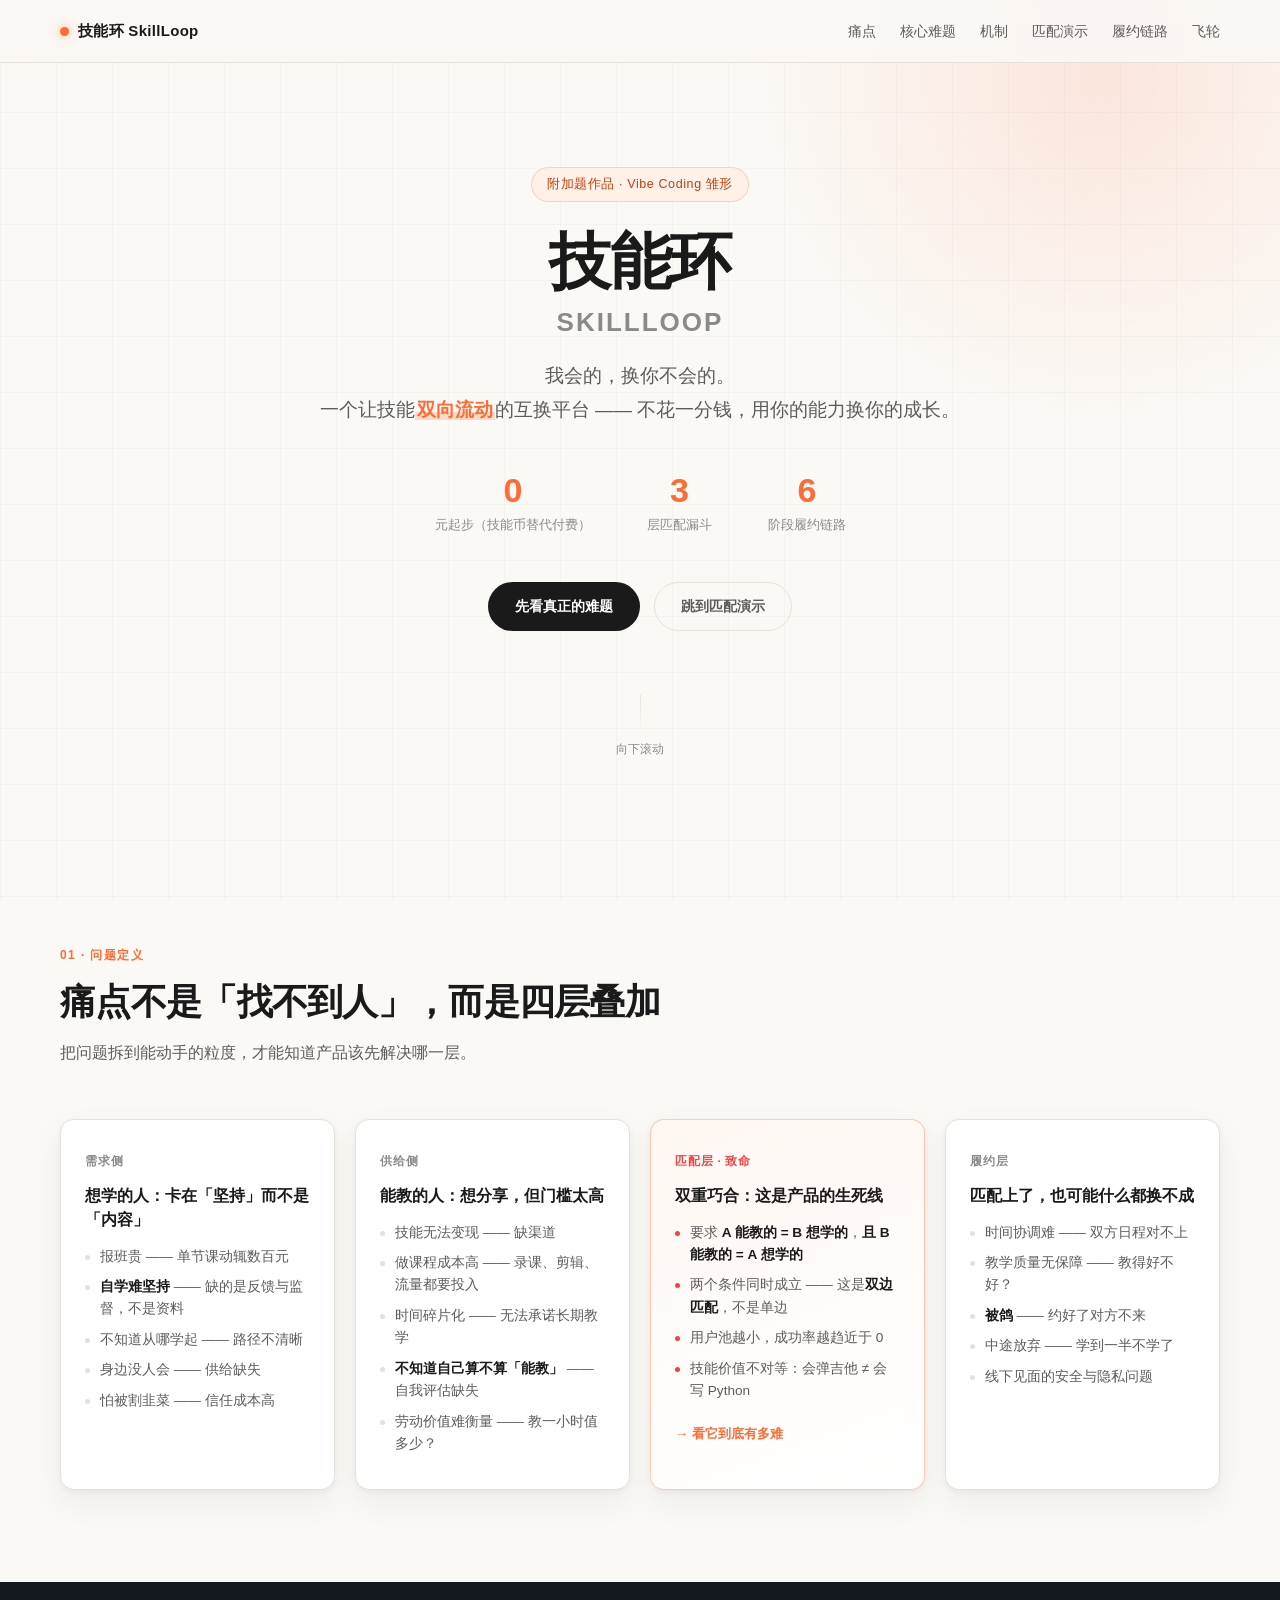
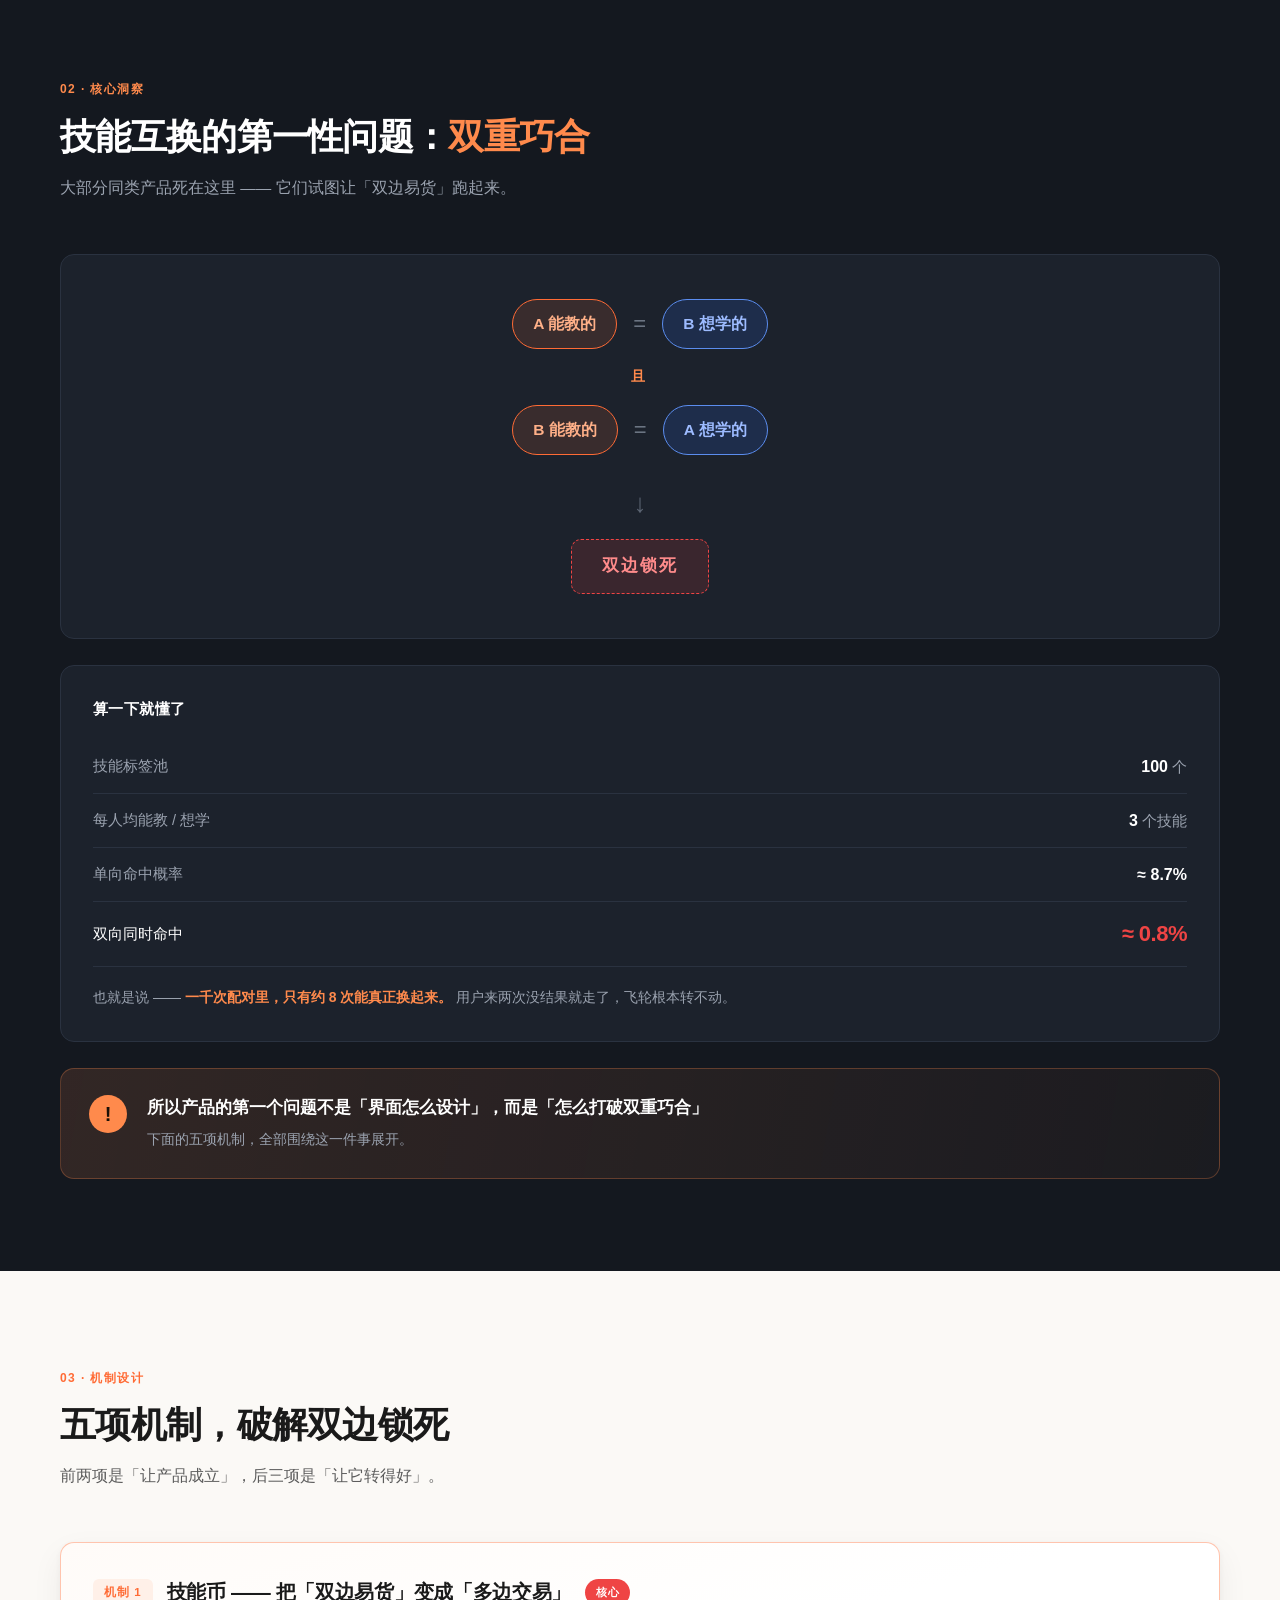
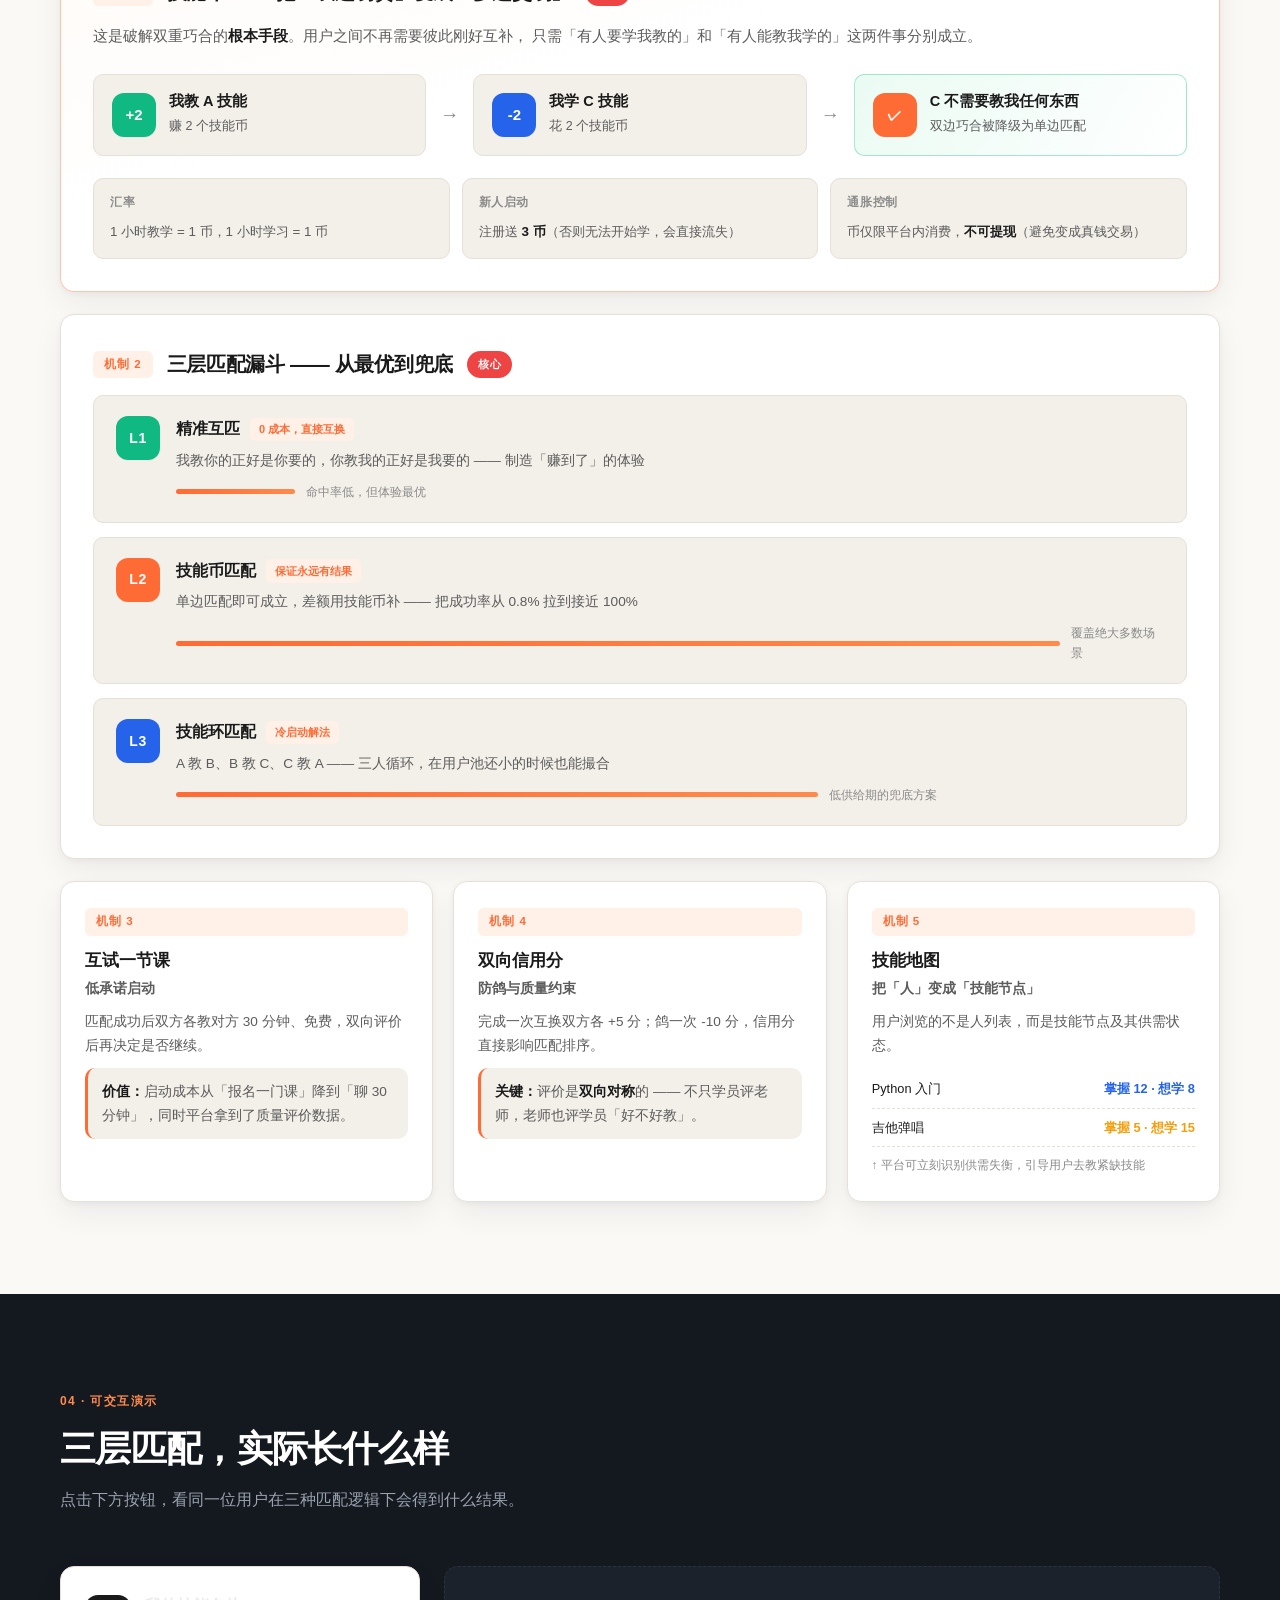
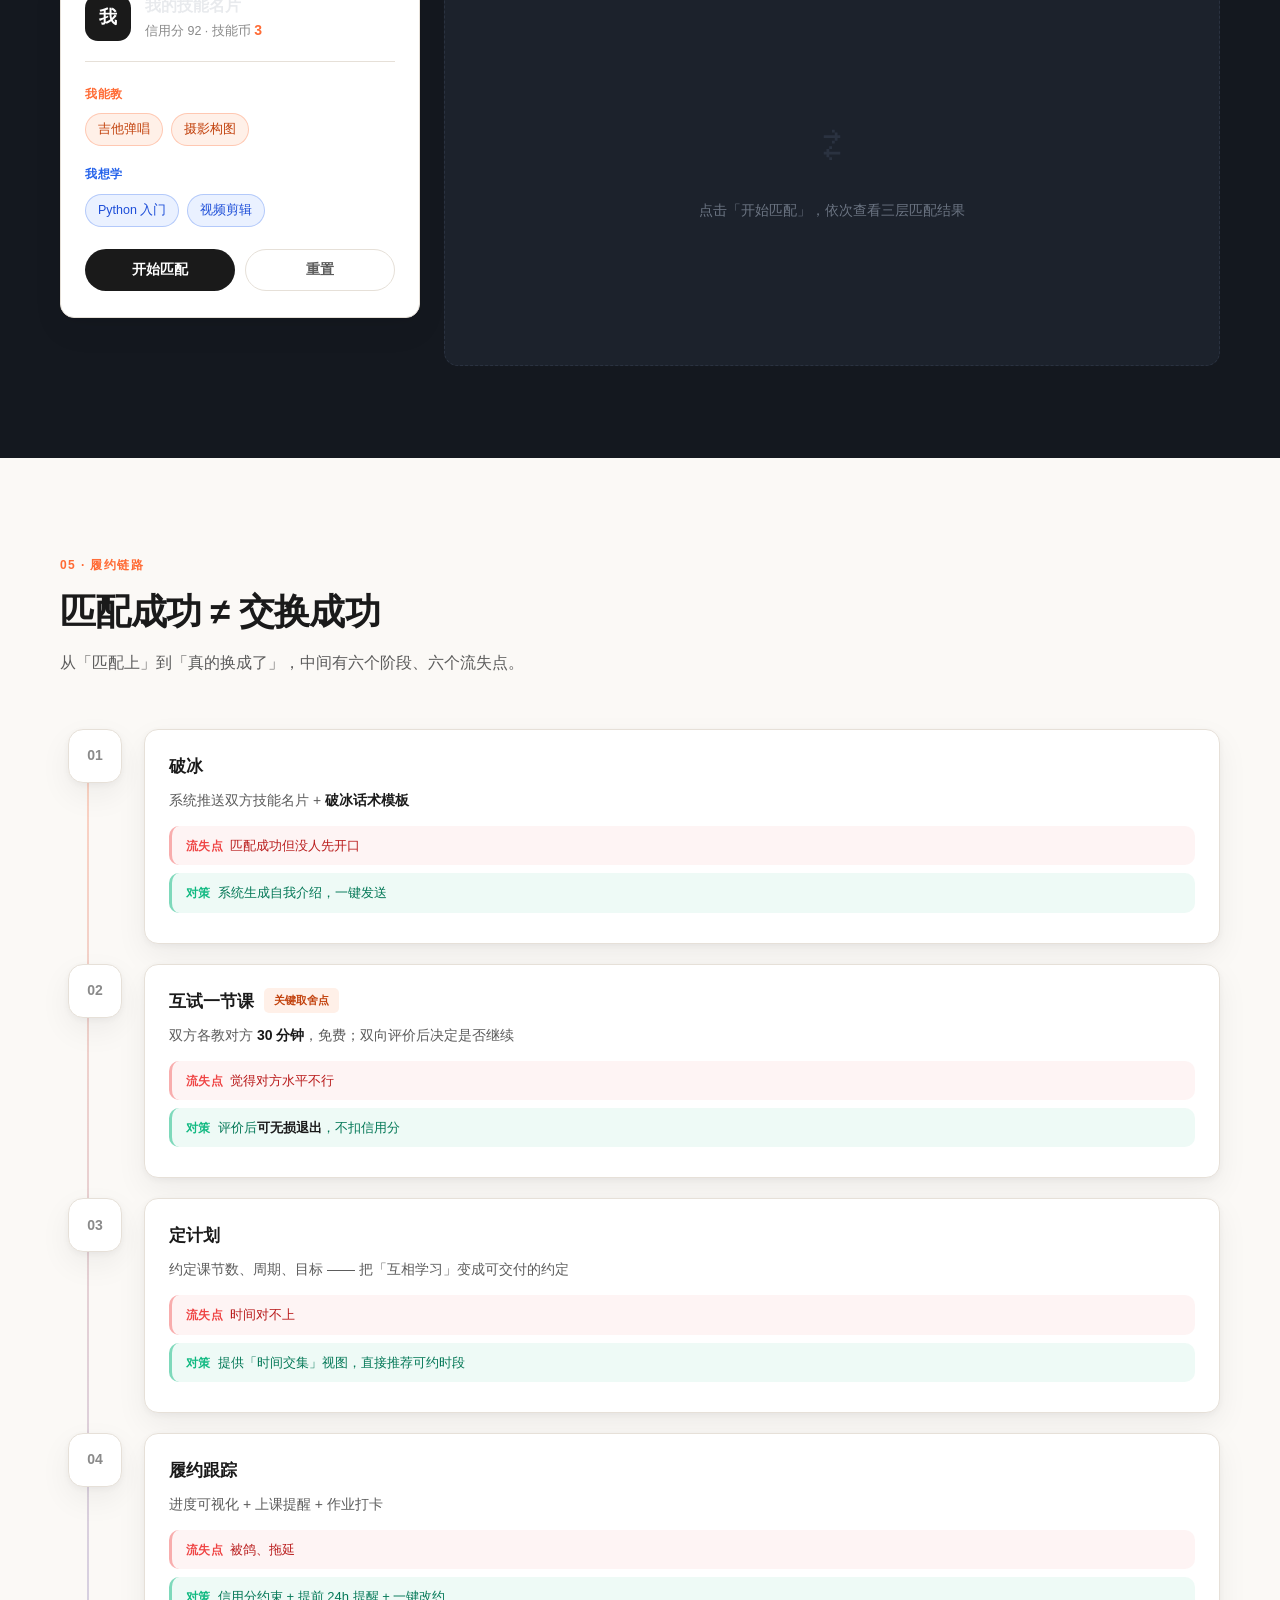
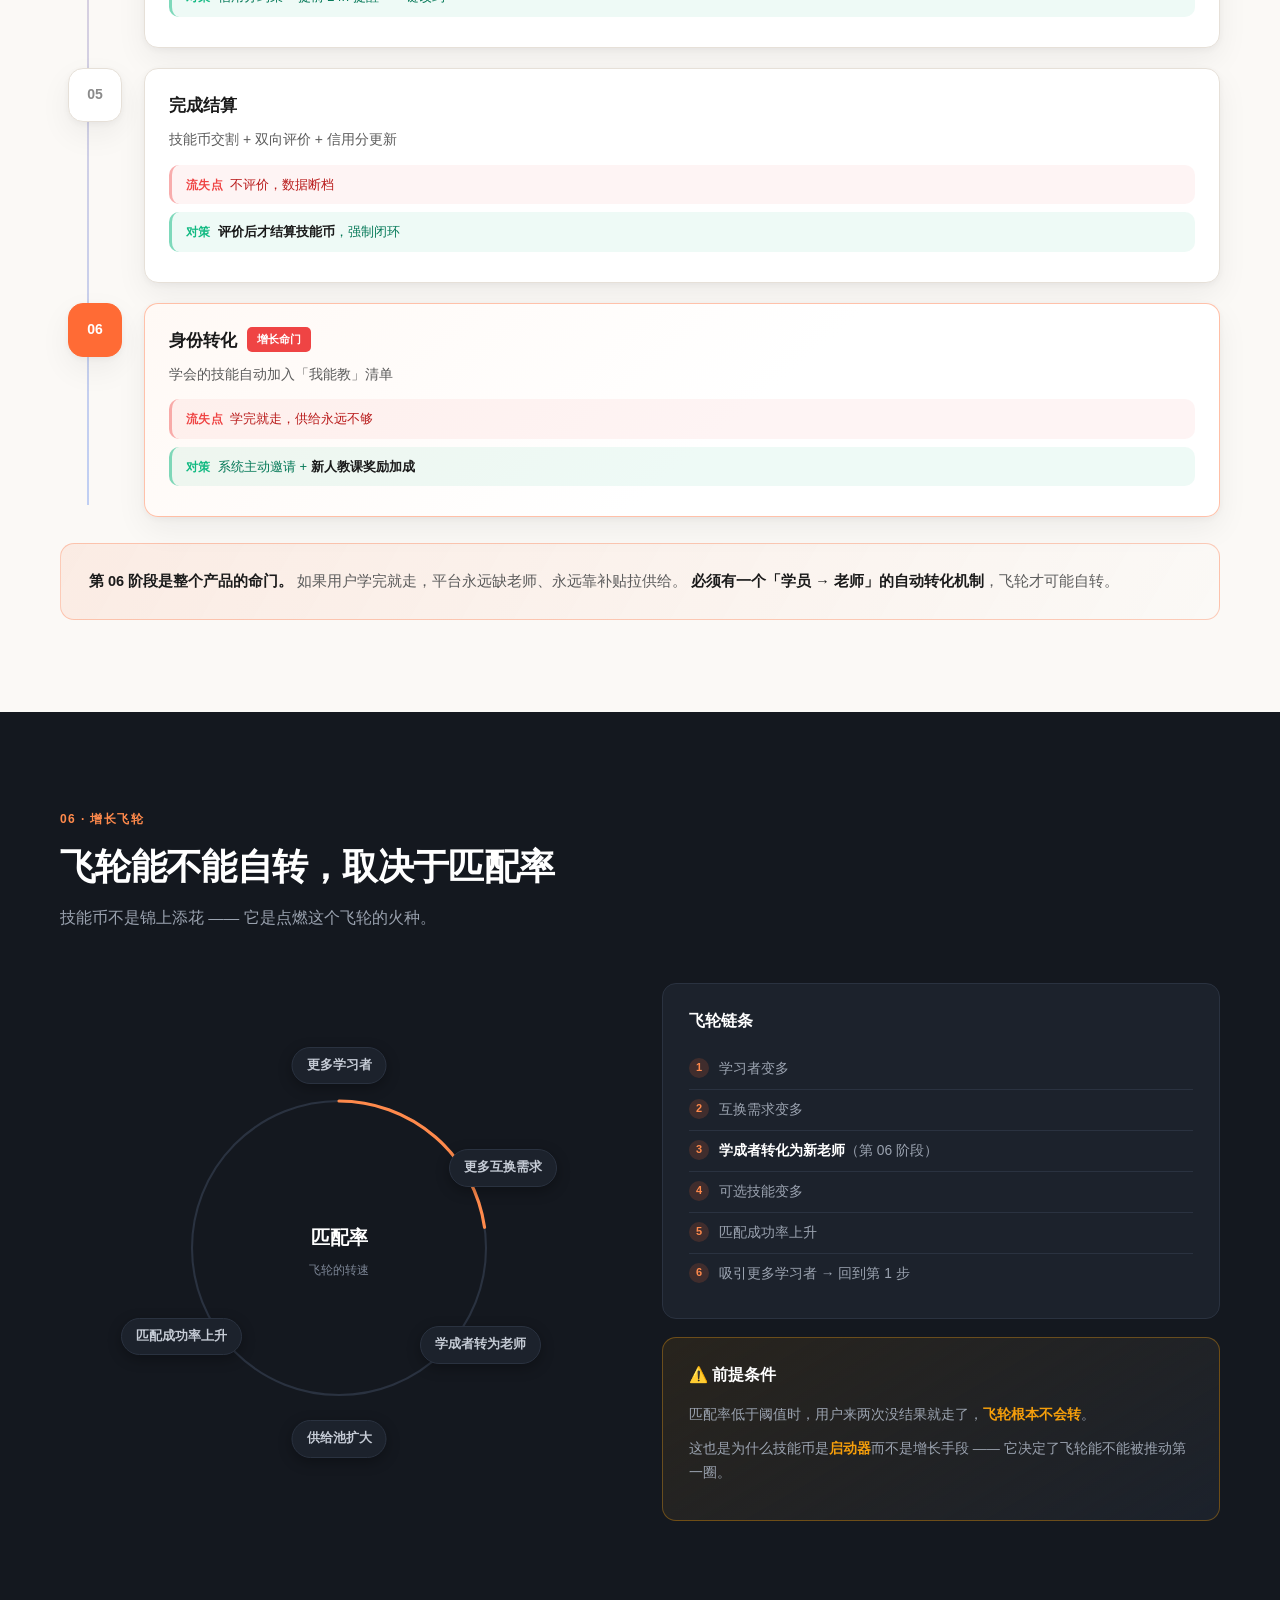
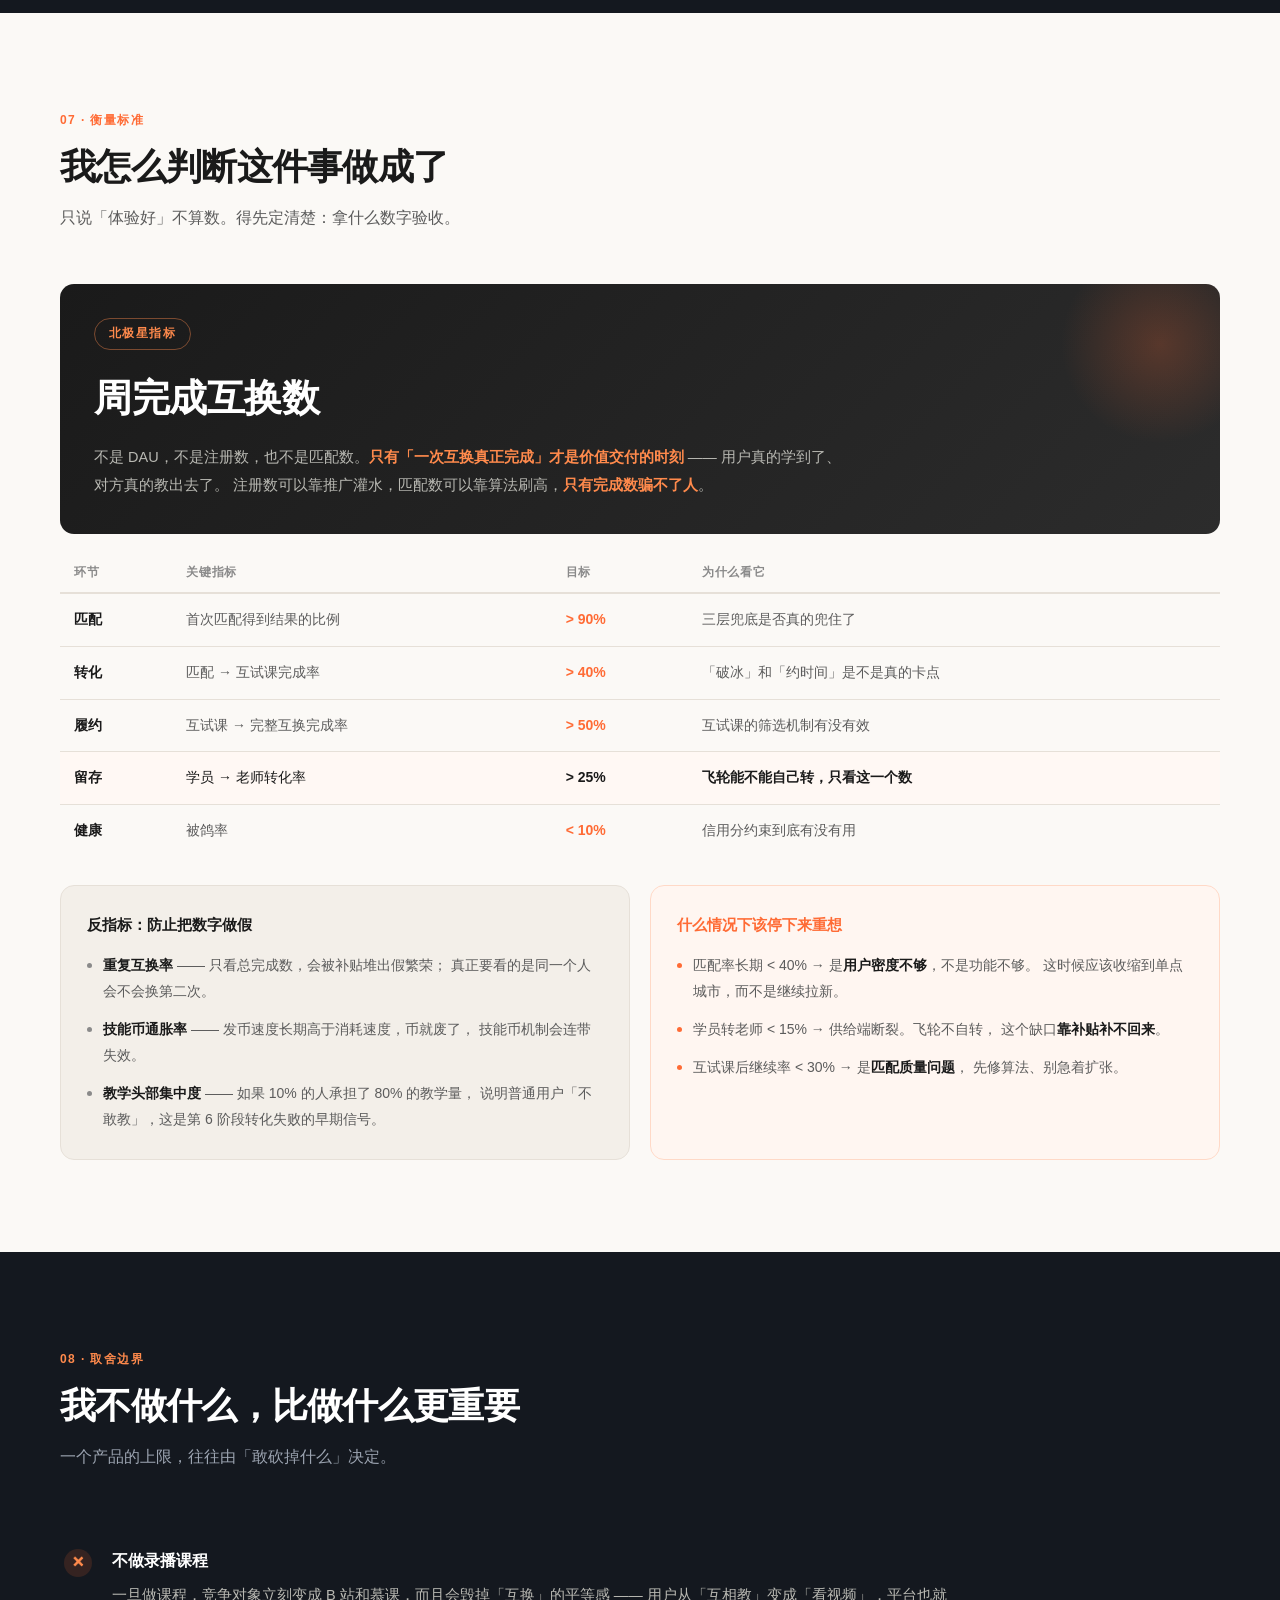
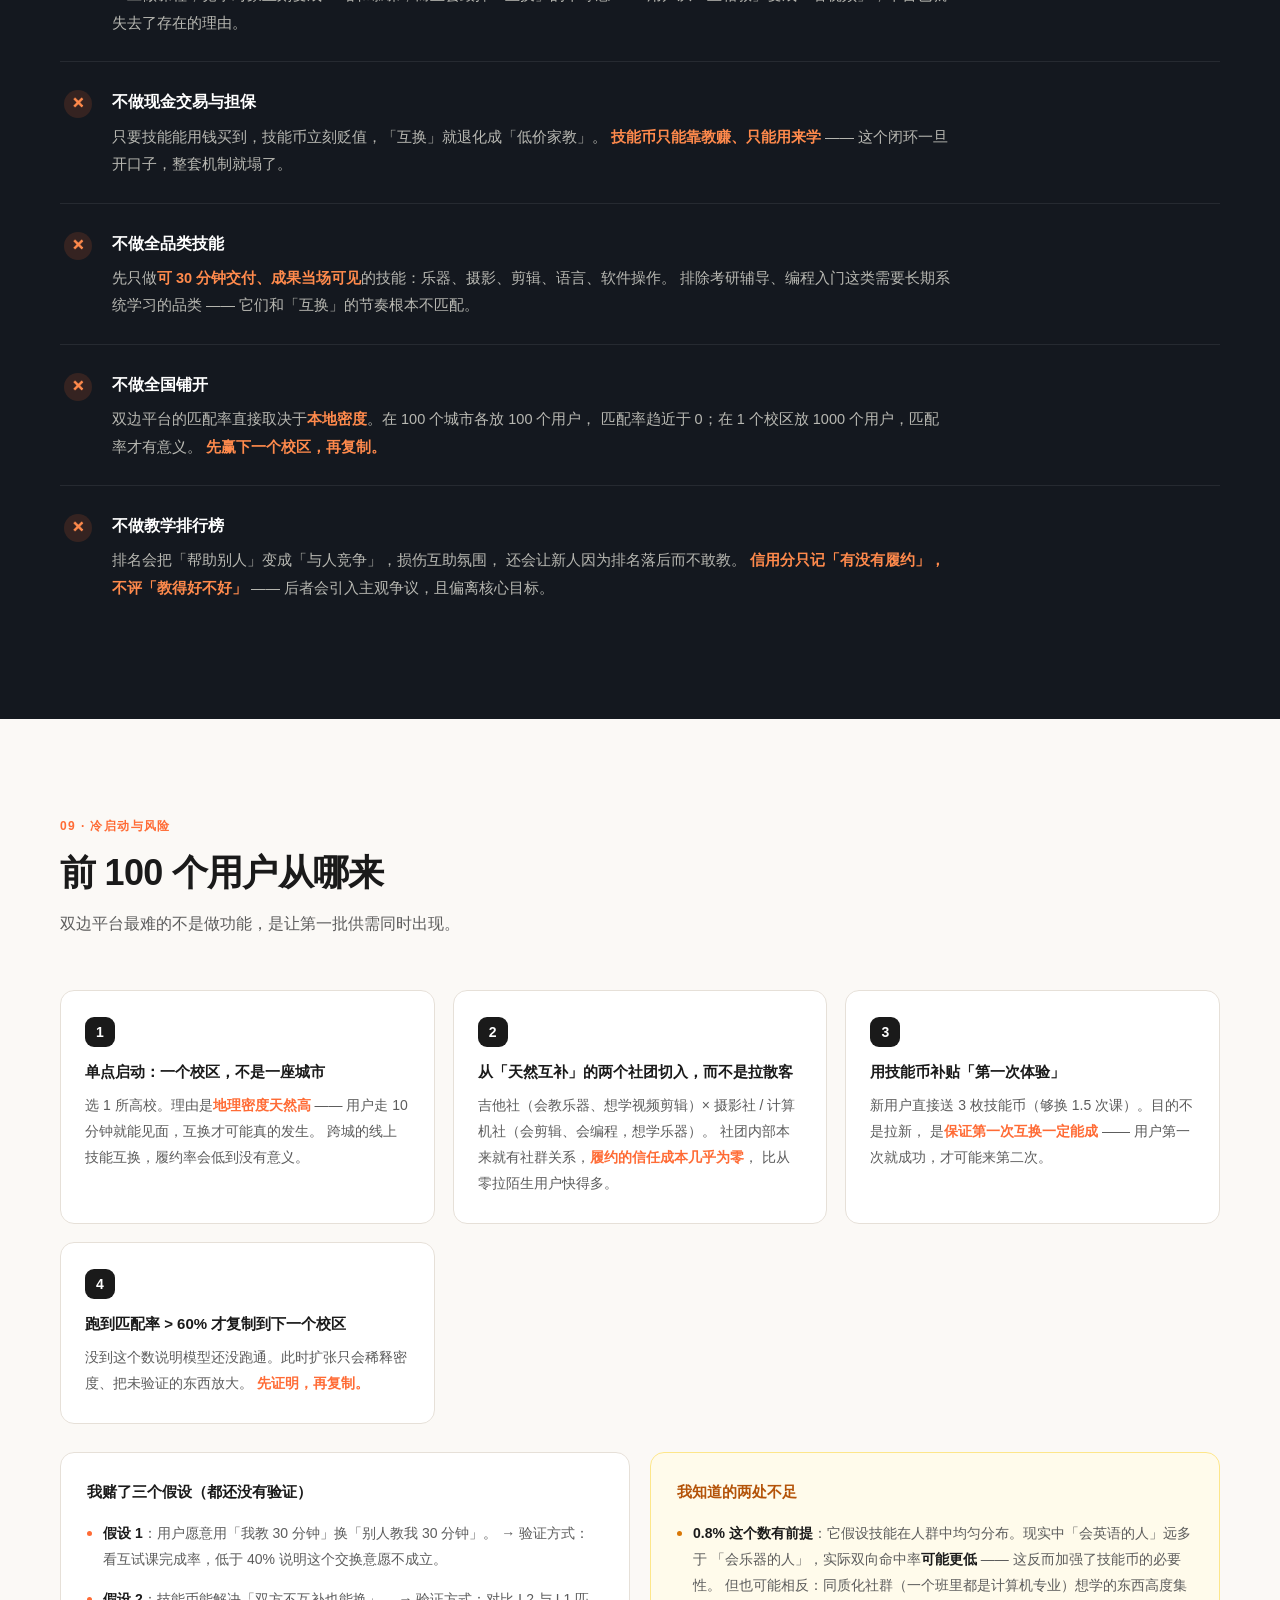
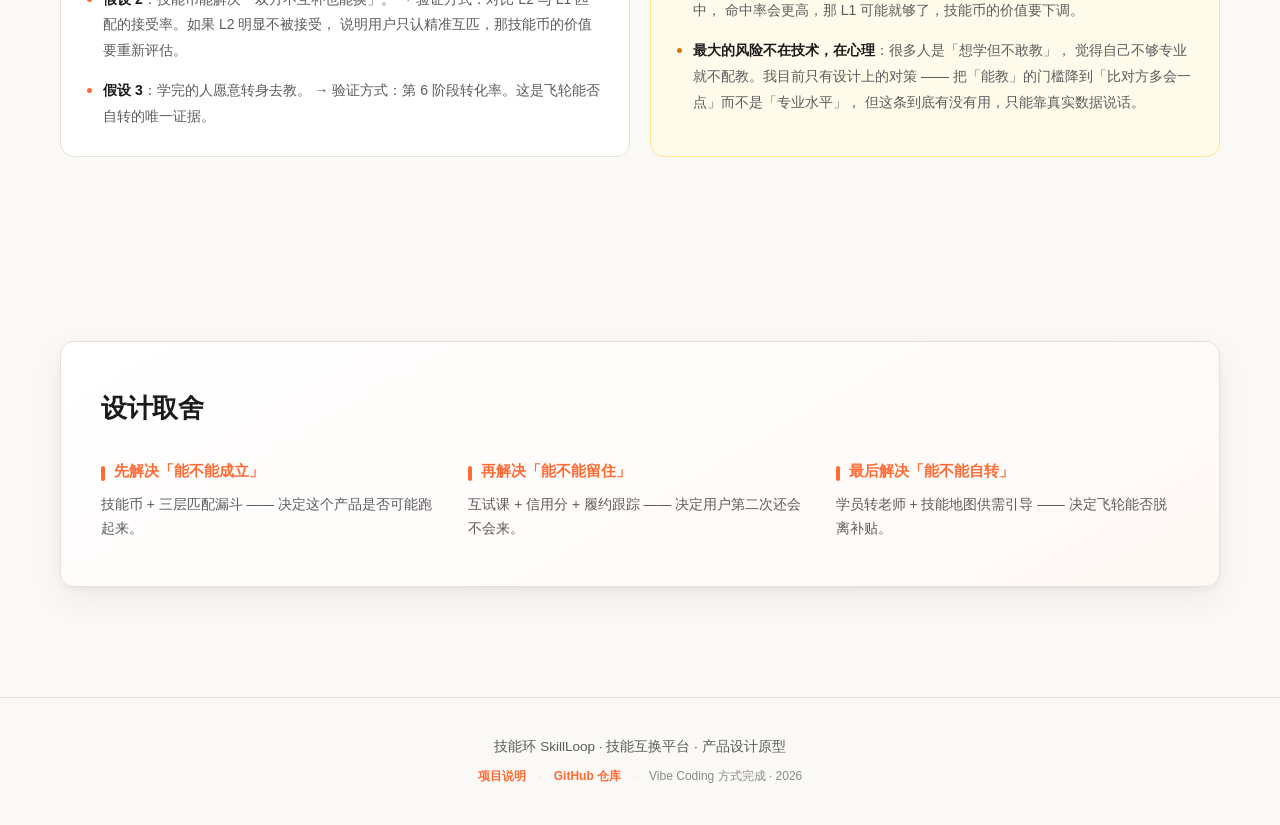
==== commit ba2ba32c: "补强产品论证：新增衡量标准 / 取舍边界 / 冷启动与风险；清除个人信息 一、清除全部个人信息 - about.html：删除整块「作者」卡片（姓名、学历、邮箱、手机号、GitHub 主页、其他作品链" ====
--- a/index.html
+++ b/index.html
@@ -293,7 +293,7 @@
       <!-- 我的名片 -->
       <div class="card-me">
         <div class="cm-head">
-          <div class="cm-avatar">郭</div>
+          <div class="cm-avatar">我</div>
           <div>
             <h4>我的技能名片</h4>
             <p class="cm-meta">信用分 92 · 技能币 <b id="coinNum">3</b></p>
@@ -544,6 +544,216 @@
   </div>
 </section>
 
+<!-- ============ 衡量标准 ============ -->
+<section class="section" id="metric">
+  <div class="container">
+    <div class="sec-head">
+      <span class="sec-tag">07 · 衡量标准</span>
+      <h2>我怎么判断这件事做成了</h2>
+      <p>只说「体验好」不算数。得先定清楚：拿什么数字验收。</p>
+    </div>
+
+    <div class="ns-box">
+      <div class="ns-label">北极星指标</div>
+      <div class="ns-value">周完成互换数</div>
+      <div class="ns-why">
+        不是 DAU，不是注册数，也不是匹配数。<b>只有「一次互换真正完成」才是价值交付的时刻</b> ——
+        用户真的学到了、对方真的教出去了。
+        注册数可以靠推广灌水，匹配数可以靠算法刷高，<b>只有完成数骗不了人</b>。
+      </div>
+    </div>
+
+    <table class="metric-table">
+      <thead>
+        <tr><th>环节</th><th>关键指标</th><th>目标</th><th>为什么看它</th></tr>
+      </thead>
+      <tbody>
+        <tr>
+          <td>匹配</td><td>首次匹配得到结果的比例</td><td>&gt; 90%</td>
+          <td>三层兜底是否真的兜住了</td>
+        </tr>
+        <tr>
+          <td>转化</td><td>匹配 → 互试课完成率</td><td>&gt; 40%</td>
+          <td>「破冰」和「约时间」是不是真的卡点</td>
+        </tr>
+        <tr>
+          <td>履约</td><td>互试课 → 完整互换完成率</td><td>&gt; 50%</td>
+          <td>互试课的筛选机制有没有效</td>
+        </tr>
+        <tr class="metric-hot">
+          <td>留存</td><td>学员 → 老师转化率</td><td>&gt; 25%</td>
+          <td><b>飞轮能不能自己转，只看这一个数</b></td>
+        </tr>
+        <tr>
+          <td>健康</td><td>被鸽率</td><td>&lt; 10%</td>
+          <td>信用分约束到底有没有用</td>
+        </tr>
+      </tbody>
+    </table>
+
+    <div class="metric-two">
+      <div class="mt-card">
+        <h4>反指标：防止把数字做假</h4>
+        <ul>
+          <li><b>重复互换率</b> —— 只看总完成数，会被补贴堆出假繁荣；
+            真正要看的是同一个人会不会换第二次。</li>
+          <li><b>技能币通胀率</b> —— 发币速度长期高于消耗速度，币就废了，
+            技能币机制会连带失效。</li>
+          <li><b>教学头部集中度</b> —— 如果 10% 的人承担了 80% 的教学量，
+            说明普通用户「不敢教」，这是第 6 阶段转化失败的早期信号。</li>
+        </ul>
+      </div>
+      <div class="mt-card mt-card--stop">
+        <h4>什么情况下该停下来重想</h4>
+        <ul>
+          <li>匹配率长期 &lt; 40% → 是<b>用户密度不够</b>，不是功能不够。
+            这时候应该收缩到单点城市，而不是继续拉新。</li>
+          <li>学员转老师 &lt; 15% → 供给端断裂。飞轮不自转，
+            这个缺口<b>靠补贴补不回来</b>。</li>
+          <li>互试课后继续率 &lt; 30% → 是<b>匹配质量问题</b>，
+            先修算法、别急着扩张。</li>
+        </ul>
+      </div>
+    </div>
+  </div>
+</section>
+
+<!-- ============ 取舍边界 ============ -->
+<section class="section section--dark" id="scope">
+  <div class="container">
+    <div class="sec-head">
+      <span class="sec-tag">08 · 取舍边界</span>
+      <h2>我不做什么，比做什么更重要</h2>
+      <p>一个产品的上限，往往由「敢砍掉什么」决定。</p>
+    </div>
+
+    <div class="scope-list">
+      <div class="scope-item">
+        <div class="si-no">✕</div>
+        <div class="si-body">
+          <h4>不做录播课程</h4>
+          <p>一旦做课程，竞争对象立刻变成 B 站和慕课，而且会毁掉「互换」的平等感 ——
+            用户从「互相教」变成「看视频」，平台也就失去了存在的理由。</p>
+        </div>
+      </div>
+
+      <div class="scope-item">
+        <div class="si-no">✕</div>
+        <div class="si-body">
+          <h4>不做现金交易与担保</h4>
+          <p>只要技能能用钱买到，技能币立刻贬值，「互换」就退化成「低价家教」。
+            <b>技能币只能靠教赚、只能用来学</b> —— 这个闭环一旦开口子，整套机制就塌了。</p>
+        </div>
+      </div>
+
+      <div class="scope-item">
+        <div class="si-no">✕</div>
+        <div class="si-body">
+          <h4>不做全品类技能</h4>
+          <p>先只做<b>可 30 分钟交付、成果当场可见</b>的技能：乐器、摄影、剪辑、语言、软件操作。
+            排除考研辅导、编程入门这类需要长期系统学习的品类 ——
+            它们和「互换」的节奏根本不匹配。</p>
+        </div>
+      </div>
+
+      <div class="scope-item">
+        <div class="si-no">✕</div>
+        <div class="si-body">
+          <h4>不做全国铺开</h4>
+          <p>双边平台的匹配率直接取决于<b>本地密度</b>。在 100 个城市各放 100 个用户，
+            匹配率趋近于 0；在 1 个校区放 1000 个用户，匹配率才有意义。
+            <b>先赢下一个校区，再复制。</b></p>
+        </div>
+      </div>
+
+      <div class="scope-item">
+        <div class="si-no">✕</div>
+        <div class="si-body">
+          <h4>不做教学排行榜</h4>
+          <p>排名会把「帮助别人」变成「与人竞争」，损伤互助氛围，
+            还会让新人因为排名落后而不敢教。
+            <b>信用分只记「有没有履约」，不评「教得好不好」</b> —— 后者会引入主观争议，且偏离核心目标。</p>
+        </div>
+      </div>
+    </div>
+  </div>
+</section>
+
+<!-- ============ 冷启动与风险 ============ -->
+<section class="section" id="coldstart">
+  <div class="container">
+    <div class="sec-head">
+      <span class="sec-tag">09 · 冷启动与风险</span>
+      <h2>前 100 个用户从哪来</h2>
+      <p>双边平台最难的不是做功能，是让第一批供需同时出现。</p>
+    </div>
+
+    <div class="cs-steps">
+      <div class="cs-step">
+        <div class="cs-no">1</div>
+        <div class="cs-body">
+          <h4>单点启动：一个校区，不是一座城市</h4>
+          <p>选 1 所高校。理由是<b>地理密度天然高</b> —— 用户走 10 分钟就能见面，互换才可能真的发生。
+            跨城的线上技能互换，履约率会低到没有意义。</p>
+        </div>
+      </div>
+      <div class="cs-step">
+        <div class="cs-no">2</div>
+        <div class="cs-body">
+          <h4>从「天然互补」的两个社团切入，而不是拉散客</h4>
+          <p>吉他社（会教乐器、想学视频剪辑）× 摄影社 / 计算机社（会剪辑、会编程，想学乐器）。
+            社团内部本来就有社群关系，<b>履约的信任成本几乎为零</b>，
+            比从零拉陌生用户快得多。</p>
+        </div>
+      </div>
+      <div class="cs-step">
+        <div class="cs-no">3</div>
+        <div class="cs-body">
+          <h4>用技能币补贴「第一次体验」</h4>
+          <p>新用户直接送 3 枚技能币（够换 1.5 次课）。目的不是拉新，
+            是<b>保证第一次互换一定能成</b> —— 用户第一次就成功，才可能来第二次。</p>
+        </div>
+      </div>
+      <div class="cs-step">
+        <div class="cs-no">4</div>
+        <div class="cs-body">
+          <h4>跑到匹配率 &gt; 60% 才复制到下一个校区</h4>
+          <p>没到这个数说明模型还没跑通。此时扩张只会稀释密度、把未验证的东西放大。
+            <b>先证明，再复制。</b></p>
+        </div>
+      </div>
+    </div>
+
+    <div class="risk-two">
+      <div class="rk-card">
+        <h4>我赌了三个假设（都还没有验证）</h4>
+        <ul>
+          <li><b>假设 1</b>：用户愿意用「我教 30 分钟」换「别人教我 30 分钟」。
+            → 验证方式：看互试课完成率，低于 40% 说明这个交换意愿不成立。</li>
+          <li><b>假设 2</b>：技能币能解决「双方不互补也能换」。
+            → 验证方式：对比 L2 与 L1 匹配的接受率。如果 L2 明显不被接受，
+            说明用户只认精准互匹，那技能币的价值要重新评估。</li>
+          <li><b>假设 3</b>：学完的人愿意转身去教。
+            → 验证方式：第 6 阶段转化率。这是飞轮能否自转的唯一证据。</li>
+        </ul>
+      </div>
+      <div class="rk-card rk-card--warn">
+        <h4>我知道的两处不足</h4>
+        <ul>
+          <li><b>0.8% 这个数有前提</b>：它假设技能在人群中均匀分布。现实中「会英语的人」远多于
+            「会乐器的人」，实际双向命中率<b>可能更低</b> —— 这反而加强了技能币的必要性。
+            但也可能相反：同质化社群（一个班里都是计算机专业）想学的东西高度集中，
+            命中率会更高，那 L1 可能就够了，技能币的价值要下调。</li>
+          <li><b>最大的风险不在技术，在心理</b>：很多人是「想学但不敢教」，
+            觉得自己不够专业就不配教。我目前只有设计上的对策 ——
+            把「能教」的门槛降到「比对方多会一点」而不是「专业水平」，
+            但这条到底有没有用，只能靠真实数据说话。</li>
+        </ul>
+      </div>
+    </div>
+  </div>
+</section>
+
 <!-- ============ 收尾 ============ -->
 <section class="section section--end">
   <div class="container">
--- a/styles.css
+++ b/styles.css
@@ -668,3 +668,116 @@
 .about-links a:hover{border-color:var(--teach);color:var(--teach)}
 .about-links a.primary{background:var(--txt);color:#fff;border-color:var(--txt)}
 .about-links a.primary:hover{background:var(--teach);border-color:var(--teach)}
+
+
+/* ============ 07 衡量标准 ============ */
+.ns-box{
+  background:linear-gradient(135deg,#1A1A1A 0%,#2C2C2C 100%);
+  border-radius:var(--r);padding:34px 34px;margin-bottom:28px;position:relative;overflow:hidden;
+}
+.ns-box::after{
+  content:'';position:absolute;right:-40px;top:-40px;width:200px;height:200px;
+  border-radius:50%;background:radial-gradient(circle,rgba(255,107,53,.22),transparent 70%);
+}
+.ns-label{
+  display:inline-block;font-size:11.5px;font-weight:700;letter-spacing:1.4px;
+  color:#FF8A4C;border:1px solid rgba(255,138,76,.42);
+  border-radius:100px;padding:5px 14px;margin-bottom:16px;
+}
+.ns-value{
+  font-size:clamp(26px,3.4vw,38px);font-weight:700;color:#fff;
+  letter-spacing:-.4px;margin-bottom:14px;
+}
+.ns-why{font-size:14.5px;line-height:1.9;color:#B8B8B2;max-width:760px}
+.ns-why b{color:#FF8A4C}
+
+.metric-table{width:100%;border-collapse:collapse;margin-bottom:28px;font-size:14px}
+.metric-table th{
+  text-align:left;font-size:12px;font-weight:700;letter-spacing:.8px;
+  color:var(--txt3);padding:0 14px 10px;border-bottom:2px solid var(--line);
+}
+.metric-table td{padding:14px;border-bottom:1px solid var(--line);color:var(--txt2);vertical-align:top}
+.metric-table td:first-child{font-weight:600;color:var(--txt);white-space:nowrap}
+.metric-table td:nth-child(3){font-weight:700;color:var(--teach);white-space:nowrap}
+.metric-table tr:last-child td{border-bottom:none}
+.metric-table tr.metric-hot{background:#FFF8F4}
+.metric-table tr.metric-hot td{color:var(--txt)}
+
+.metric-two{display:grid;grid-template-columns:1fr 1fr;gap:20px}
+.mt-card{
+  background:var(--bg-soft);border:1px solid var(--line);
+  border-radius:var(--r);padding:26px 26px;
+}
+.mt-card h4{font-size:15px;font-weight:700;margin-bottom:16px;color:var(--txt)}
+.mt-card ul{list-style:none}
+.mt-card li{
+  font-size:14px;line-height:1.85;color:var(--txt2);
+  padding-left:16px;position:relative;margin-bottom:12px;
+}
+.mt-card li:last-child{margin-bottom:0}
+.mt-card li::before{
+  content:'';position:absolute;left:0;top:10px;width:5px;height:5px;
+  border-radius:50%;background:var(--txt3);
+}
+.mt-card li b{color:var(--txt)}
+.mt-card--stop{background:#FFF6F1;border-color:#FFD9C7}
+.mt-card--stop h4{color:var(--teach)}
+.mt-card--stop li::before{background:var(--teach)}
+
+/* ============ 08 取舍边界 ============ */
+.scope-list{display:flex;flex-direction:column;gap:2px}
+.scope-item{
+  display:flex;gap:20px;padding:24px 4px;
+  border-bottom:1px solid rgba(255,255,255,.08);
+}
+.scope-item:last-child{border-bottom:none}
+.si-no{
+  flex-shrink:0;width:28px;height:28px;border-radius:50%;
+  background:rgba(255,107,53,.14);color:#FF8A4C;
+  font-size:13px;font-weight:700;line-height:28px;text-align:center;margin-top:2px;
+}
+.si-body h4{font-size:16px;font-weight:700;color:#fff;margin-bottom:8px}
+.si-body p{font-size:14.5px;line-height:1.9;color:#B8B8B2;max-width:840px}
+.si-body p b{color:#FF8A4C}
+
+/* ============ 09 冷启动 ============ */
+.cs-steps{
+  display:grid;grid-template-columns:repeat(auto-fit,minmax(280px,1fr));
+  gap:18px;margin-bottom:28px;
+}
+.cs-step{
+  background:#fff;border:1px solid var(--line);border-radius:var(--r);
+  padding:26px 24px;position:relative;
+}
+.cs-no{
+  width:30px;height:30px;border-radius:9px;background:var(--txt);color:#fff;
+  font-size:14px;font-weight:700;line-height:30px;text-align:center;margin-bottom:14px;
+}
+.cs-body h4{font-size:15px;font-weight:700;margin-bottom:10px;line-height:1.5}
+.cs-body p{font-size:14px;line-height:1.85;color:var(--txt2)}
+.cs-body p b{color:var(--teach)}
+
+.risk-two{display:grid;grid-template-columns:1fr 1fr;gap:20px}
+.rk-card{
+  border:1px solid var(--line);border-radius:var(--r);padding:26px 26px;background:#fff;
+}
+.rk-card h4{font-size:15px;font-weight:700;margin-bottom:16px}
+.rk-card ul{list-style:none}
+.rk-card li{
+  font-size:14px;line-height:1.85;color:var(--txt2);
+  padding-left:16px;position:relative;margin-bottom:14px;
+}
+.rk-card li:last-child{margin-bottom:0}
+.rk-card li::before{
+  content:'';position:absolute;left:0;top:10px;width:5px;height:5px;
+  border-radius:50%;background:var(--teach);
+}
+.rk-card li b{color:var(--txt)}
+.rk-card--warn{background:#FFFBEB;border-color:#FDE68A}
+.rk-card--warn li::before{background:#D97706}
+.rk-card--warn h4{color:#B45309}
+
+@media (max-width:820px){
+  .metric-two,.risk-two{grid-template-columns:1fr}
+  .scope-item{gap:14px}
+}
